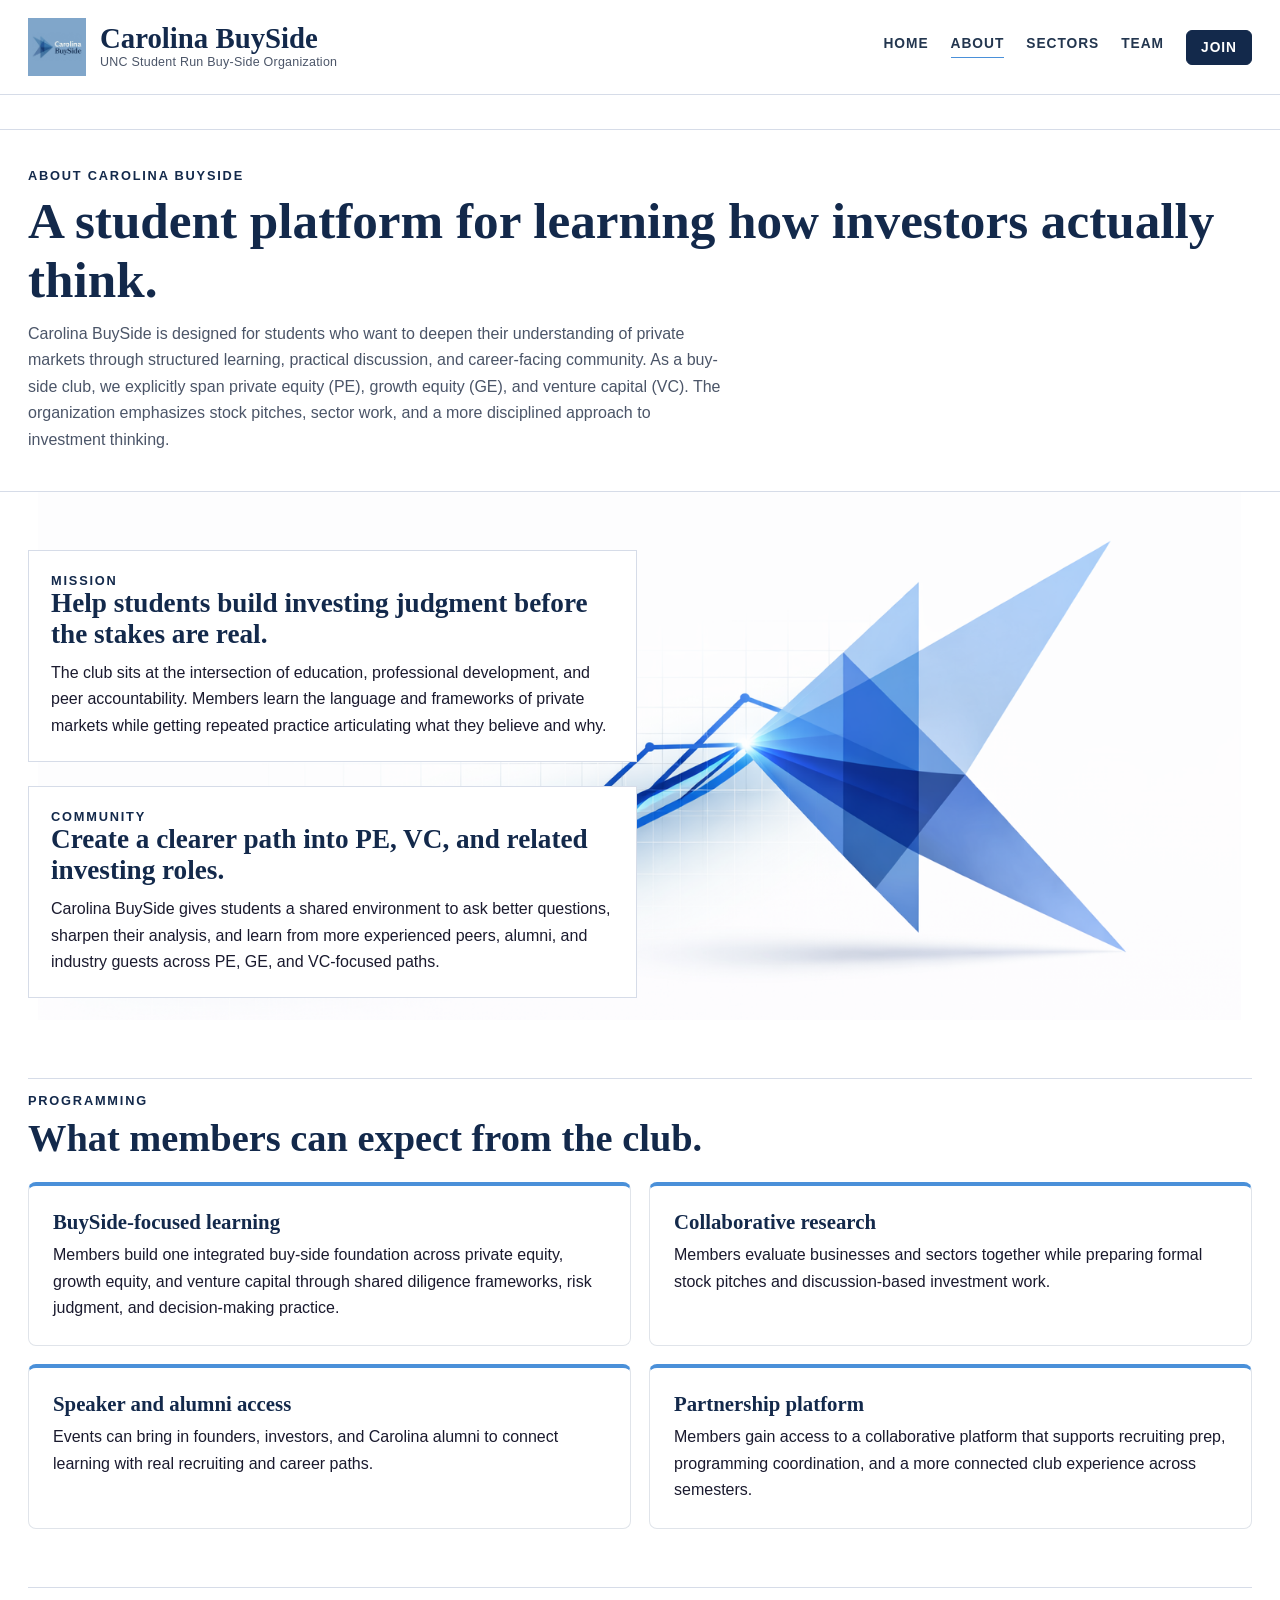
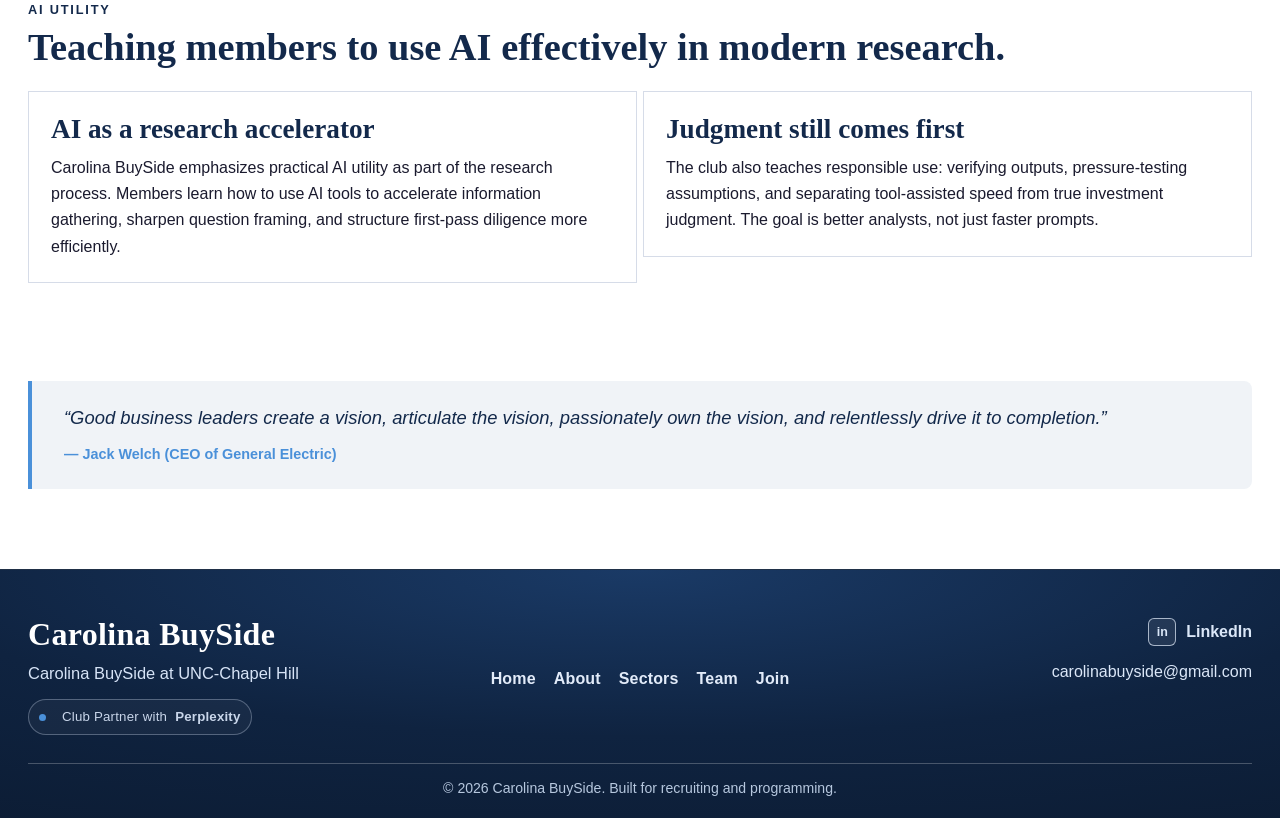
==== about.html @ ab361bd7 "Initial Carolina BuySide website" ====
<!DOCTYPE html>
<html lang="en">
  <head>
    <meta charset="UTF-8" />
    <meta name="viewport" content="width=device-width, initial-scale=1.0" />
    <title>Carolina BuySide | About</title>
    <meta
      name="description"
      content="Learn about Carolina BuySide, its mission, programming, and how members build practical private markets experience at UNC."
    />
    <style>
      :root {
        --navy: #13294b;
        --accent: #4a90d9;
        --slate: #f0f3f7;
        --white: #ffffff;
        --text: #1a1a2e;
        --muted: #4b5568;
        --line: #d6dce8;
      }
      * { box-sizing: border-box; }
      body {
        margin: 0;
        color: var(--text);
        font-family: "Helvetica Neue", Arial, sans-serif;
        background: var(--white);
      }
      h1, h2, h3 { margin: 0; font-family: Georgia, serif; color: var(--navy); }
      p { margin: 0; line-height: 1.65; }
      a { color: inherit; text-decoration: none; }
      .container { width: min(1440px, calc(100% - 56px)); margin: 0 auto; }
      .site-header {
        border-bottom: 1px solid var(--line);
        background: var(--white);
        position: sticky;
        top: 0;
        z-index: 10;
      }
      .header-inner {
        min-height: 94px;
        display: flex;
        align-items: center;
        justify-content: space-between;
        gap: 24px;
      }
      .brand { display: flex; align-items: center; gap: 14px; }
      .brand img { width: 58px; height: 58px; object-fit: cover; }
      .brand-title {
        font-family: Georgia, serif;
        font-size: 1.8rem;
        line-height: 0.95;
        font-weight: 700;
        color: var(--navy);
      }
      .brand-subtitle {
        margin-top: 3px;
        font-size: 0.78rem;
        text-transform: none;
        letter-spacing: 0.02em;
        color: var(--muted);
      }
      .site-nav {
        display: flex;
        align-items: center;
        gap: 22px;
        font-size: 0.86rem;
        text-transform: uppercase;
        letter-spacing: 0.07em;
        font-weight: 700;
      }
      .site-nav a {
        padding-bottom: 6px;
        border-bottom: 1px solid transparent;
        color: #23364f;
      }
      .site-nav a:hover, .site-nav a.active { border-color: var(--accent); }
      .site-nav .join-cta {
        border: 1px solid var(--navy);
        background: var(--navy);
        color: var(--white);
        padding: 9px 14px;
        border-radius: 6px;
      }
      .site-nav .join-cta:hover, .site-nav .join-cta.active {
        border-color: var(--accent);
        background: var(--accent);
      }
      main { padding: 34px 0 0; }
      .section { padding: 58px 0 0; }
      .page-hero {
        border-top: 1px solid var(--line);
        border-bottom: 1px solid var(--line);
        padding: 38px 0;
      }
      .eyebrow {
        font-size: 0.8rem;
        letter-spacing: 0.14em;
        text-transform: uppercase;
        font-weight: 700;
        color: var(--navy);
      }
      .page-hero h1 {
        margin-top: 8px;
        font-size: clamp(2rem, 4vw, 3.4rem);
      }
      .page-hero p {
        margin-top: 12px;
        max-width: 78ch;
        color: var(--muted);
      }
      .section-head {
        border-top: 1px solid var(--line);
        padding-top: 14px;
        margin-bottom: 22px;
      }
      .section-head h2 {
        margin-top: 8px;
        font-size: clamp(1.7rem, 3vw, 2.8rem);
      }
      .two-col {
        display: grid;
        grid-template-columns: 1fr 1fr;
        gap: 6px;
        align-items: start;
      }
      .left-stack {
        display: grid;
        gap: 24px;
      }
      .about-info-bg {
        background: url("assets/photos/about-section-bg.png") center 40% / 94% auto no-repeat;
        padding-bottom: 22px;
      }
      .about-bg-spacer {
        min-height: 420px;
      }
      .text-block {
        border: 1px solid var(--line);
        padding: 22px;
        background: var(--white);
      }
      .text-block h3 {
        font-size: 1.7rem;
        margin-bottom: 10px;
      }
      .img-placeholder {
        min-height: 260px;
        background: #f0f3f7;
        border: 2px dashed #c0c8d4;
        display: grid;
        place-items: center;
        color: #7a879d;
        text-align: center;
        padding: 20px;
      }
      .img-placeholder::before {
        content: "[ Photo coming soon ]";
        font-family: "Helvetica Neue", Arial, sans-serif;
        font-style: italic;
        font-size: 0.95rem;
        line-height: 1.3;
      }
      .section-photo {
        width: min(100%, 440px);
        height: auto;
        object-fit: contain;
        border: none;
        background: transparent;
        justify-self: center;
        align-self: center;
        transform: scaleX(-1);
        margin-left: -18px;
      }
      .program-grid {
        display: grid;
        grid-template-columns: repeat(2, 1fr);
        gap: 18px;
      }
      .prog-card {
        background: #fff;
        border: 1px solid #e0e4ea;
        border-top: 4px solid #4a90d9;
        border-radius: 8px;
        padding: 24px;
        display: flex;
        flex-direction: column;
        gap: 8px;
      }
      .prog-card .icon {
        font-size: 1.35rem;
      }
      .prog-card h3 {
        font-size: 1.3rem;
      }
      blockquote {
        border-left: 4px solid #4a90d9;
        background: #f0f3f7;
        padding: 24px 32px;
        margin: 40px 0;
        font-style: italic;
        font-size: 1.15rem;
        color: #13294b;
        border-radius: 0 8px 8px 0;
        line-height: 1.45;
      }
      blockquote cite {
        display: block;
        margin-top: 12px;
        font-style: normal;
        font-weight: 600;
        font-size: 0.9rem;
        color: #4a90d9;
      }
      .site-footer {
        margin-top: 80px;
        background: radial-gradient(120% 140% at 50% 0%, #1a3a66 0%, #0f2340 48%, #0b1a30 100%);
        color: var(--white);
        border-top: 1px solid rgba(255, 255, 255, 0.08);
      }
      .footer-top {
        padding: 46px 0 28px;
        display: grid;
        grid-template-columns: 1fr auto 1fr;
        gap: 36px;
        align-items: start;
      }
      .footer-top h3 { color: var(--white); font-size: 2rem; margin-bottom: 8px; letter-spacing: 0.01em; }
      .footer-tag { color: #d6e3f6; max-width: 34ch; line-height: 1.5; font-size: 1.03rem; }
      .footer-brand { max-width: 430px; }
      .footer-links { display: grid; gap: 12px; align-content: start; }
      .footer-links a {
        color: #dbe7f8;
        padding: 2px 0;
        border-bottom: 1px solid transparent;
        width: fit-content;
        transition: color 0.2s ease, border-color 0.2s ease;
      }
      .footer-links a:hover { color: var(--white); border-color: rgba(219, 231, 248, 0.65); }
      .footer-nav {
        display: flex;
        justify-content: center;
        align-items: center;
        gap: 18px;
        flex-wrap: wrap;
        align-self: center;
        margin-top: 6px;
        justify-self: center;
        min-width: max-content;
      }
      .footer-nav a {
        font-weight: 600;
        font-size: 1rem;
        letter-spacing: 0.01em;
        color: #e2ebf9;
        border: none;
        padding: 4px 0;
        position: relative;
      }
      .footer-nav a:hover { color: var(--white); }
      .footer-nav a::after {
        content: "";
        position: absolute;
        left: 0;
        bottom: -2px;
        width: 100%;
        height: 1px;
        background: rgba(226, 235, 249, 0.6);
        transform: scaleX(0);
        transform-origin: left;
        transition: transform 0.2s ease;
      }
      .footer-nav a:hover::after { transform: scaleX(1); }
      .footer-contact { justify-items: end; }
      .linkedin-link {
        display: inline-flex;
        align-items: center;
        gap: 10px;
        color: #e2ebf9;
        font-weight: 700;
      }
      .linkedin-icon {
        width: 28px;
        height: 28px;
        border: 1px solid rgba(226, 235, 249, 0.7);
        border-radius: 6px;
        background: rgba(255, 255, 255, 0.08);
        display: inline-flex;
        align-items: center;
        justify-content: center;
        font-size: 0.78rem;
        font-weight: 700;
      }
      .footer-bottom {
        border-top: 1px solid rgba(255, 255, 255, 0.24);
        padding: 16px 0 22px;
        font-size: 0.88rem;
        color: #b6c7de;
        text-align: center;
      }
      .footer-subtag {
        margin-top: 14px;
        color: #c9d6ea;
        font-size: 0.83rem;
        letter-spacing: 0.015em;
        display: inline-flex;
        align-items: center;
        gap: 8px;
        padding: 6px 10px;
        border: 1px solid rgba(201, 214, 234, 0.34);
        border-radius: 999px;
        background: rgba(255, 255, 255, 0.04);
      }

      .footer-subtag::before {
        content: "";
        display: inline-block;
        width: 7px;
        height: 7px;
        margin-right: 8px;
        border-radius: 50%;
        background: var(--accent);
      }
      @media (max-width: 768px) {
        .container { width: min(100%, calc(100% - 24px)); }
        .header-inner {
          min-height: auto;
          padding: 12px 0;
          flex-direction: column;
          align-items: flex-start;
        }
        .site-nav { flex-wrap: wrap; gap: 14px; }
        .two-col, .program-grid, .footer-top { grid-template-columns: 1fr; }
        .footer-top { text-align: center; gap: 22px; }
        .footer-brand { margin: 0 auto; }
        .footer-nav { justify-content: center; }
        .footer-contact { justify-items: center; }
      }
    </style>
  </head>
  <body>
    <header class="site-header">
      <div class="container header-inner">
        <a class="brand" href="index.html" aria-label="Carolina BuySide home">
          <img src="assets/carolina-buyside-logo-final.png" alt="Carolina BuySide logo" />
          <div>
            <div class="brand-title">Carolina BuySide</div>
            <div class="brand-subtitle">UNC Student Run Buy-Side Organization</div>
          </div>
        </a>
        <nav class="site-nav" aria-label="Primary">
          <a href="index.html">Home</a>
          <a class="active" href="about.html">About</a>
          <a href="sectors.html">Sectors</a>
          <a href="team.html">Team</a>
          <a class="join-cta" href="join.html">Join</a>
        </nav>
      </div>
    </header>

    <main>
      <section class="page-hero">
        <div class="container">
          <div class="eyebrow">About Carolina BuySide</div>
          <h1>A student platform for learning how investors actually think.</h1>
          <p>
            Carolina BuySide is designed for students who want to deepen their understanding of private
            markets through structured learning, practical discussion, and career-facing community.
            As a buy-side club, we explicitly span private equity (PE), growth equity (GE), and
            venture capital (VC). The organization emphasizes stock pitches, sector work, and a more
            disciplined approach to investment thinking.
          </p>
        </div>
      </section>

      <section class="section about-info-bg">
        <div class="container two-col">
          <div class="left-stack">
            <article class="text-block">
              <div class="eyebrow">Mission</div>
              <h3>Help students build investing judgment before the stakes are real.</h3>
              <p>
                The club sits at the intersection of education, professional development, and peer
                accountability. Members learn the language and frameworks of private markets while
                getting repeated practice articulating what they believe and why.
              </p>
            </article>
            <article class="text-block">
              <div class="eyebrow">Community</div>
              <h3>Create a clearer path into PE, VC, and related investing roles.</h3>
              <p>
                Carolina BuySide gives students a shared environment to ask better questions, sharpen
                their analysis, and learn from more experienced peers, alumni, and industry guests
                across PE, GE, and VC-focused paths.
              </p>
            </article>
          </div>
          <div class="about-bg-spacer" aria-hidden="true"></div>
        </div>
      </section>

      <section class="section">
        <div class="container">
          <div class="section-head">
            <div class="eyebrow">Programming</div>
            <h2>What members can expect from the club.</h2>
          </div>
          <div class="program-grid">
            <div class="prog-card">
              <h3>BuySide-focused learning</h3>
              <p>
                Members build one integrated buy-side foundation across private equity, growth
                equity, and venture capital through shared diligence frameworks, risk judgment, and
                decision-making practice.
              </p>
            </div>
            <div class="prog-card">
              <h3>Collaborative research</h3>
              <p>
                Members evaluate businesses and sectors together while preparing formal stock pitches
                and discussion-based investment work.
              </p>
            </div>
            <div class="prog-card">
              <h3>Speaker and alumni access</h3>
              <p>
                Events can bring in founders, investors, and Carolina alumni to connect learning with
                real recruiting and career paths.
              </p>
            </div>
            <div class="prog-card">
              <h3>Partnership platform</h3>
              <p>
                Members gain access to a collaborative platform that supports recruiting prep,
                programming coordination, and a more connected club experience across semesters.
              </p>
            </div>
          </div>
        </div>
      </section>

      <section class="section">
        <div class="container">
          <div class="section-head">
            <div class="eyebrow">AI Utility</div>
            <h2>Teaching members to use AI effectively in modern research.</h2>
          </div>
          <div class="two-col">
            <article class="text-block">
              <h3>AI as a research accelerator</h3>
              <p>
                Carolina BuySide emphasizes practical AI utility as part of the research process.
                Members learn how to use AI tools to accelerate information gathering, sharpen
                question framing, and structure first-pass diligence more efficiently.
              </p>
            </article>
            <article class="text-block">
              <h3>Judgment still comes first</h3>
              <p>
                The club also teaches responsible use: verifying outputs, pressure-testing
                assumptions, and separating tool-assisted speed from true investment judgment. The
                goal is better analysts, not just faster prompts.
              </p>
            </article>
          </div>
        </div>
      </section>

      <section class="section">
        <div class="container">
          <blockquote>
            “Good business leaders create a vision, articulate the vision, passionately own the
            vision, and relentlessly drive it to completion.”
            <cite>— Jack Welch (CEO of General Electric)</cite>
          </blockquote>
        </div>
      </section>
    </main>

    <footer class="site-footer">
      <div class="container footer-top">
        <div class="footer-brand">
          <h3>Carolina BuySide</h3>
          <p class="footer-tag">Carolina BuySide at UNC-Chapel Hill</p>
          <p class="footer-subtag">Club Partner with <a href="https://www.perplexity.ai/" target="_blank" rel="noreferrer"><strong>Perplexity</strong></a></p>
        </div>
        <div class="footer-links footer-nav">
          <a href="index.html">Home</a>
          <a href="about.html">About</a>
          <a href="sectors.html">Sectors</a>
          <a href="team.html">Team</a>
          <a href="join.html">Join</a>
        </div>
        <div class="footer-links footer-contact">
          <a
            class="linkedin-link"
            href="https://www.linkedin.com/company/carolinabuyside/"
            target="_blank"
            rel="noreferrer"
          >
            <span class="linkedin-icon">in</span>
            LinkedIn
          </a>
          <a href="mailto:carolinabuyside@gmail.com">carolinabuyside@gmail.com</a>
        </div>
      </div>
      <div class="container footer-bottom">
        <div>© 2026 Carolina BuySide. Built for recruiting and programming.</div>
      </div>
    </footer>
  </body>
</html>
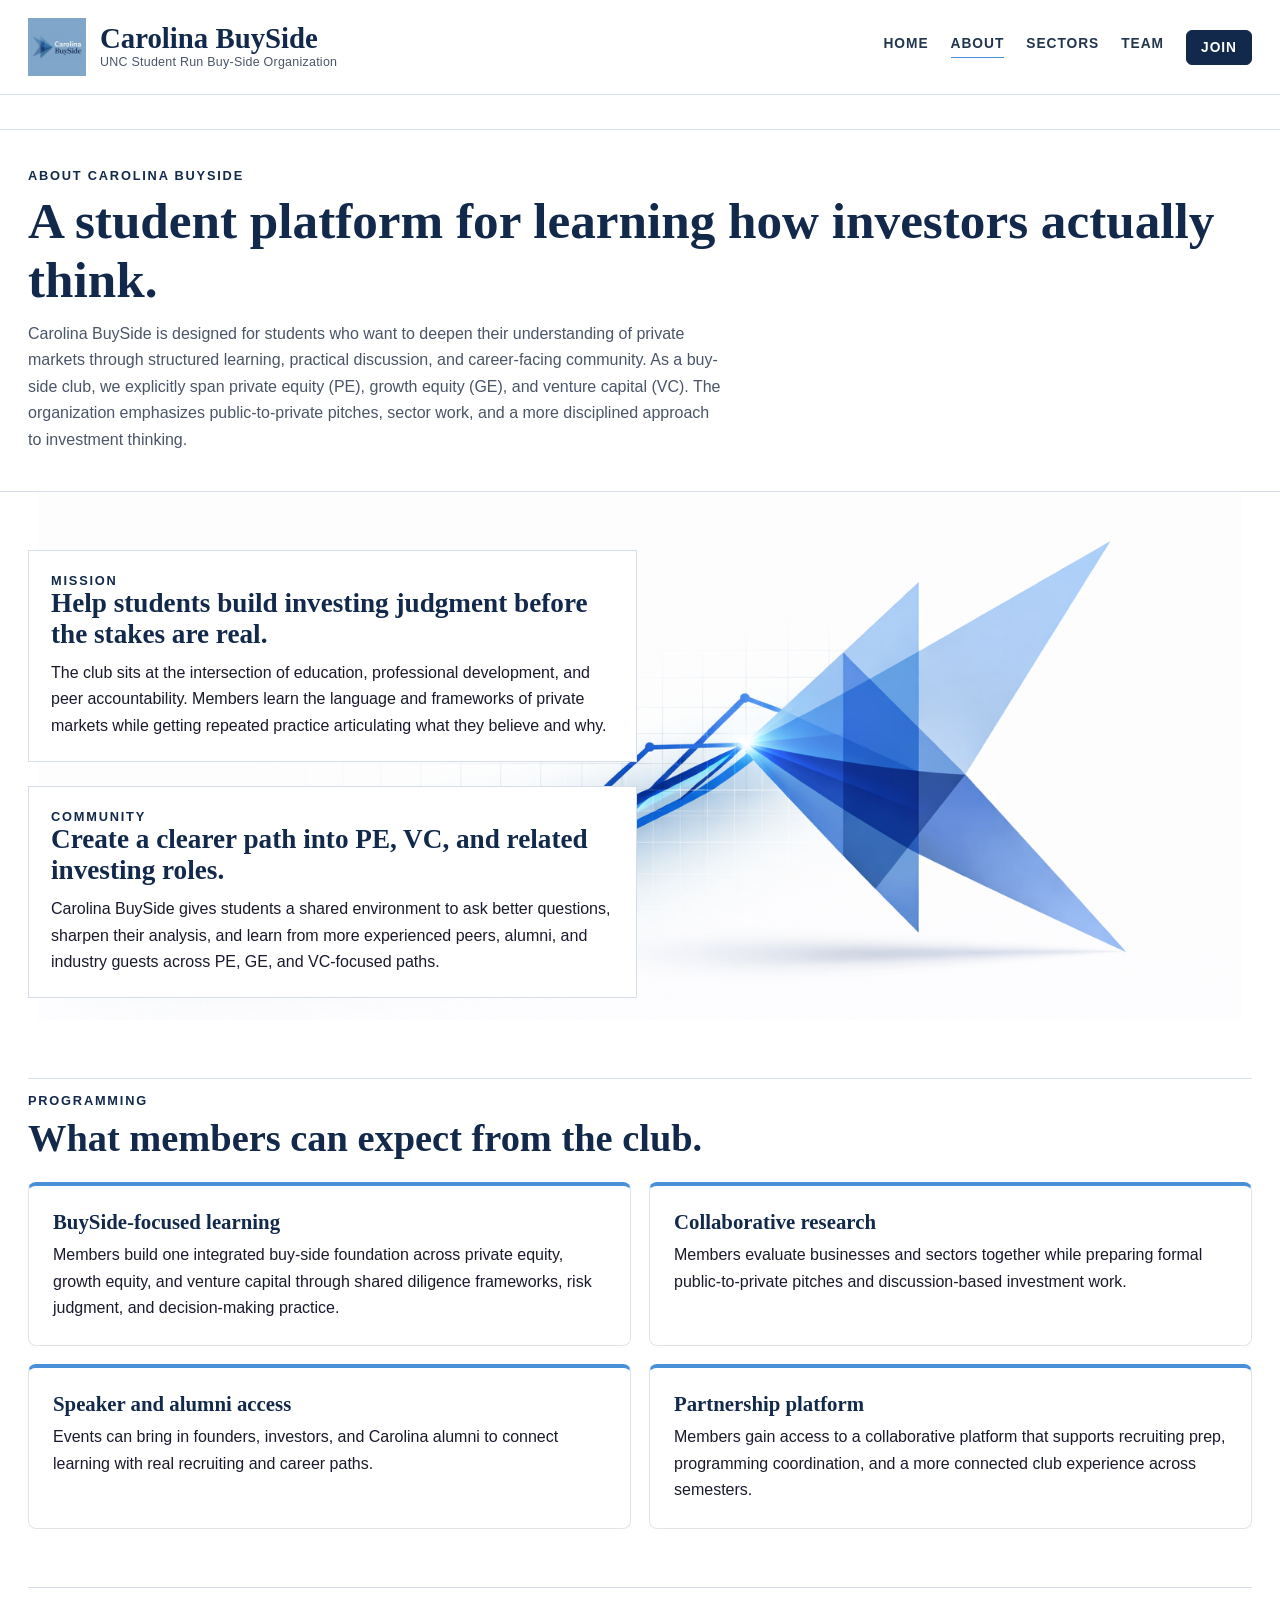
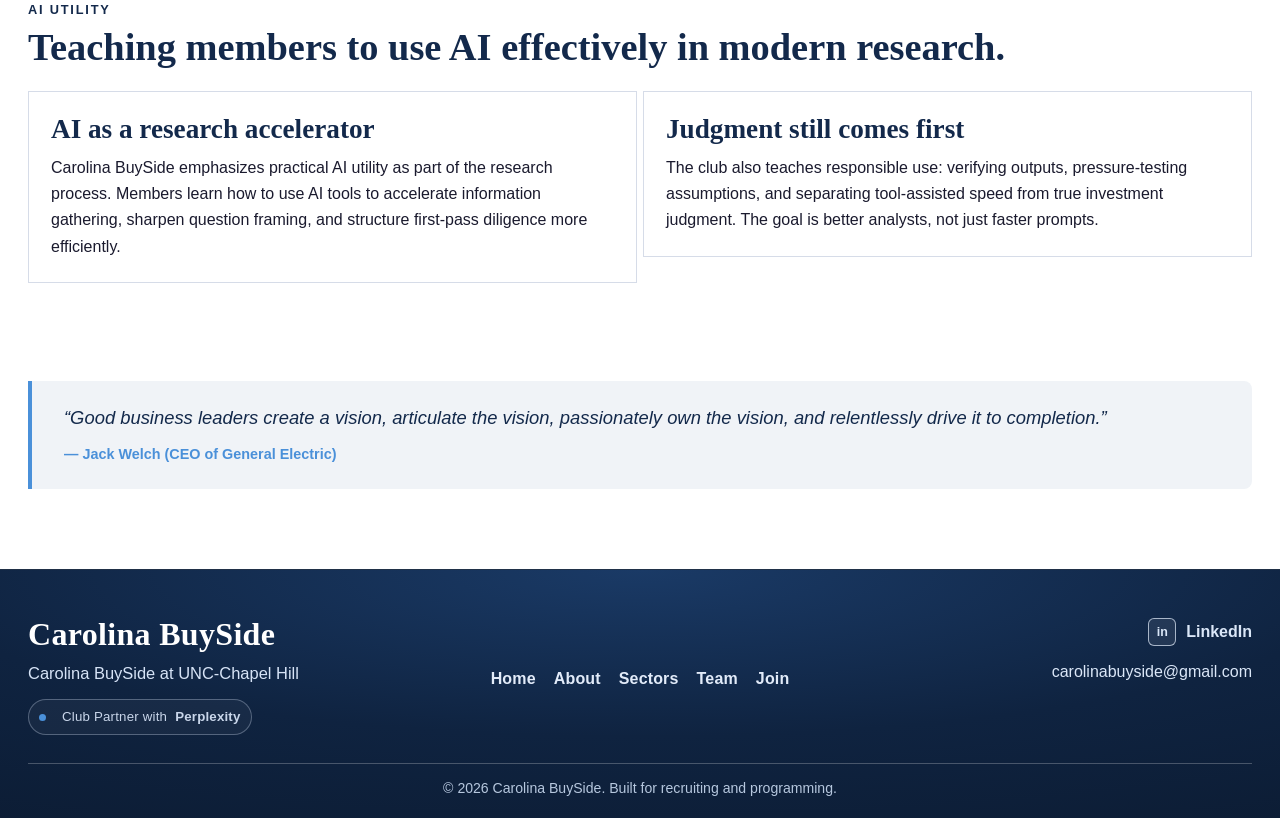
==== commit 55cee7c6: "Update pitch language to public-to-private focus" ====
--- a/about.html
+++ b/about.html
@@ -366,7 +366,7 @@
             Carolina BuySide is designed for students who want to deepen their understanding of private
             markets through structured learning, practical discussion, and career-facing community.
             As a buy-side club, we explicitly span private equity (PE), growth equity (GE), and
-            venture capital (VC). The organization emphasizes stock pitches, sector work, and a more
+            venture capital (VC). The organization emphasizes public-to-private pitches, sector work, and a more
             disciplined approach to investment thinking.
           </p>
         </div>
@@ -416,8 +416,8 @@
             <div class="prog-card">
               <h3>Collaborative research</h3>
               <p>
-                Members evaluate businesses and sectors together while preparing formal stock pitches
-                and discussion-based investment work.
+                Members evaluate businesses and sectors together while preparing formal public-to-private
+                pitches and discussion-based investment work.
               </p>
             </div>
             <div class="prog-card">
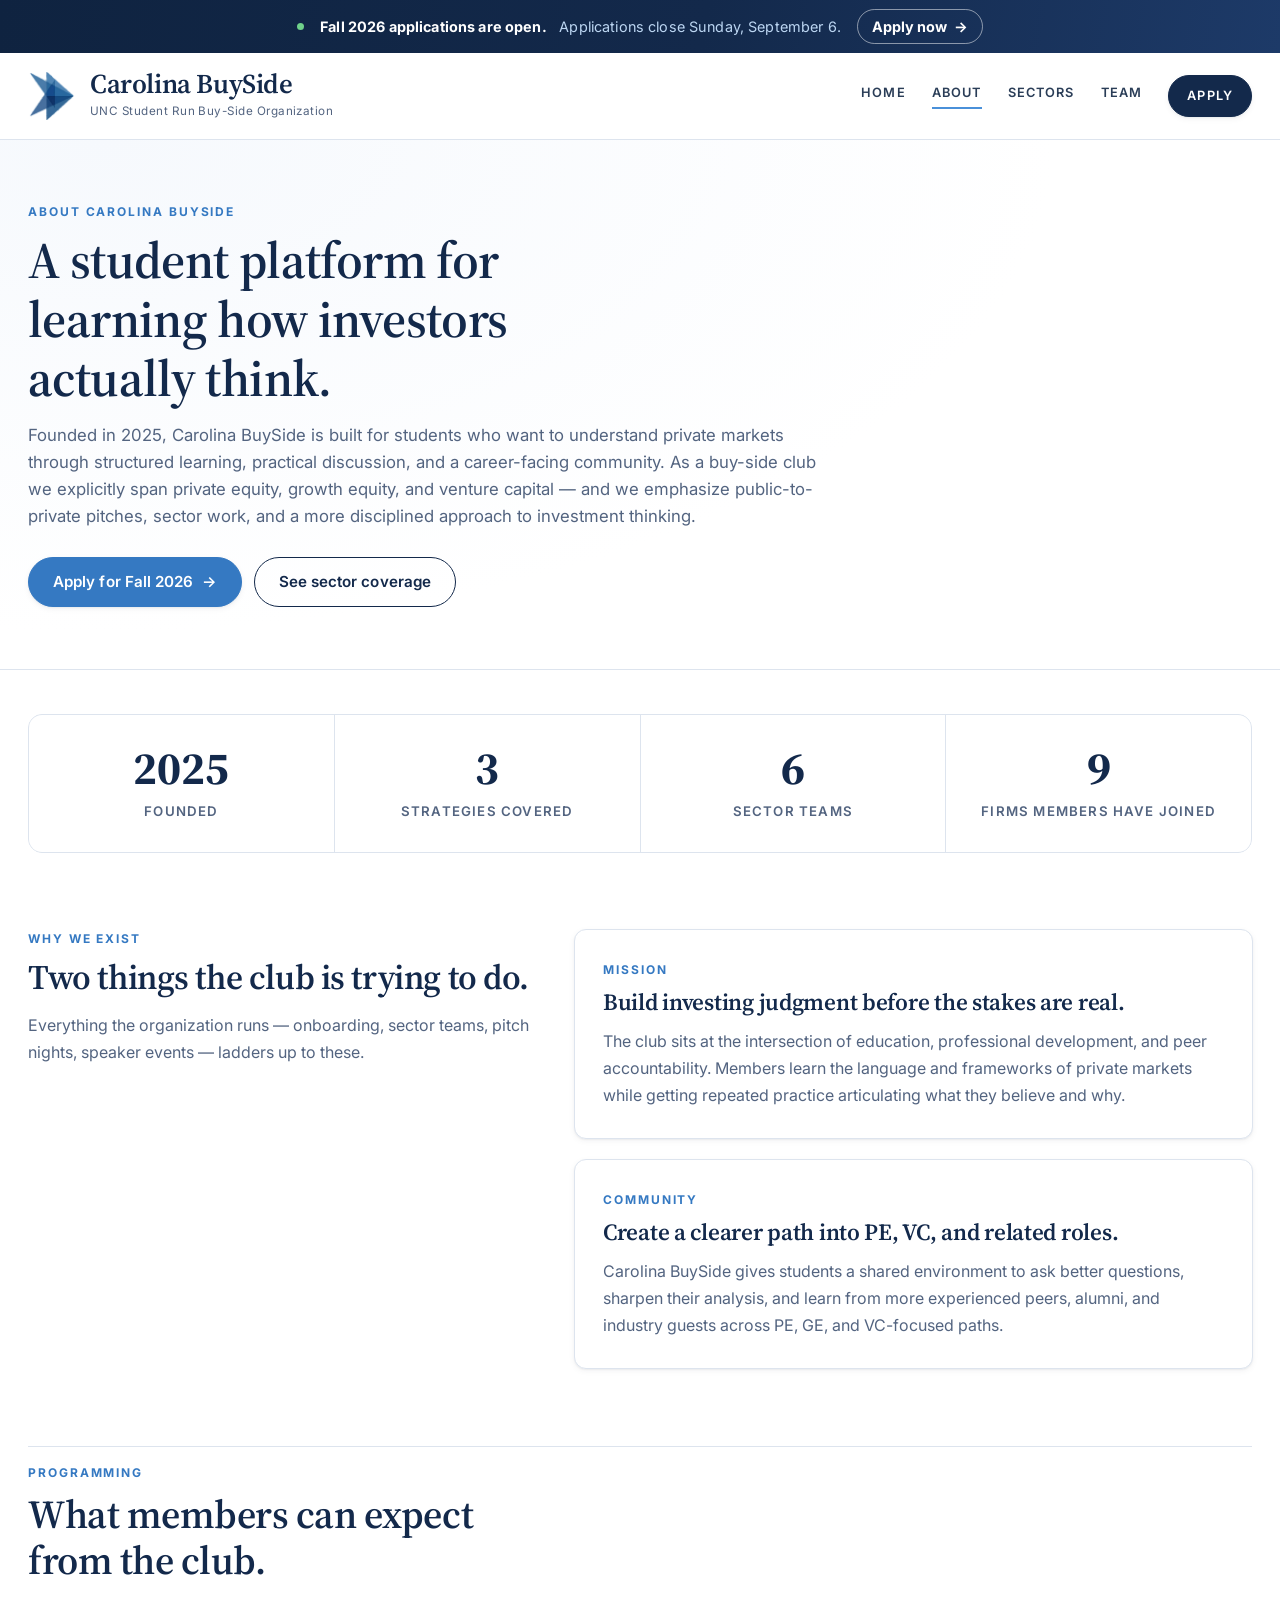
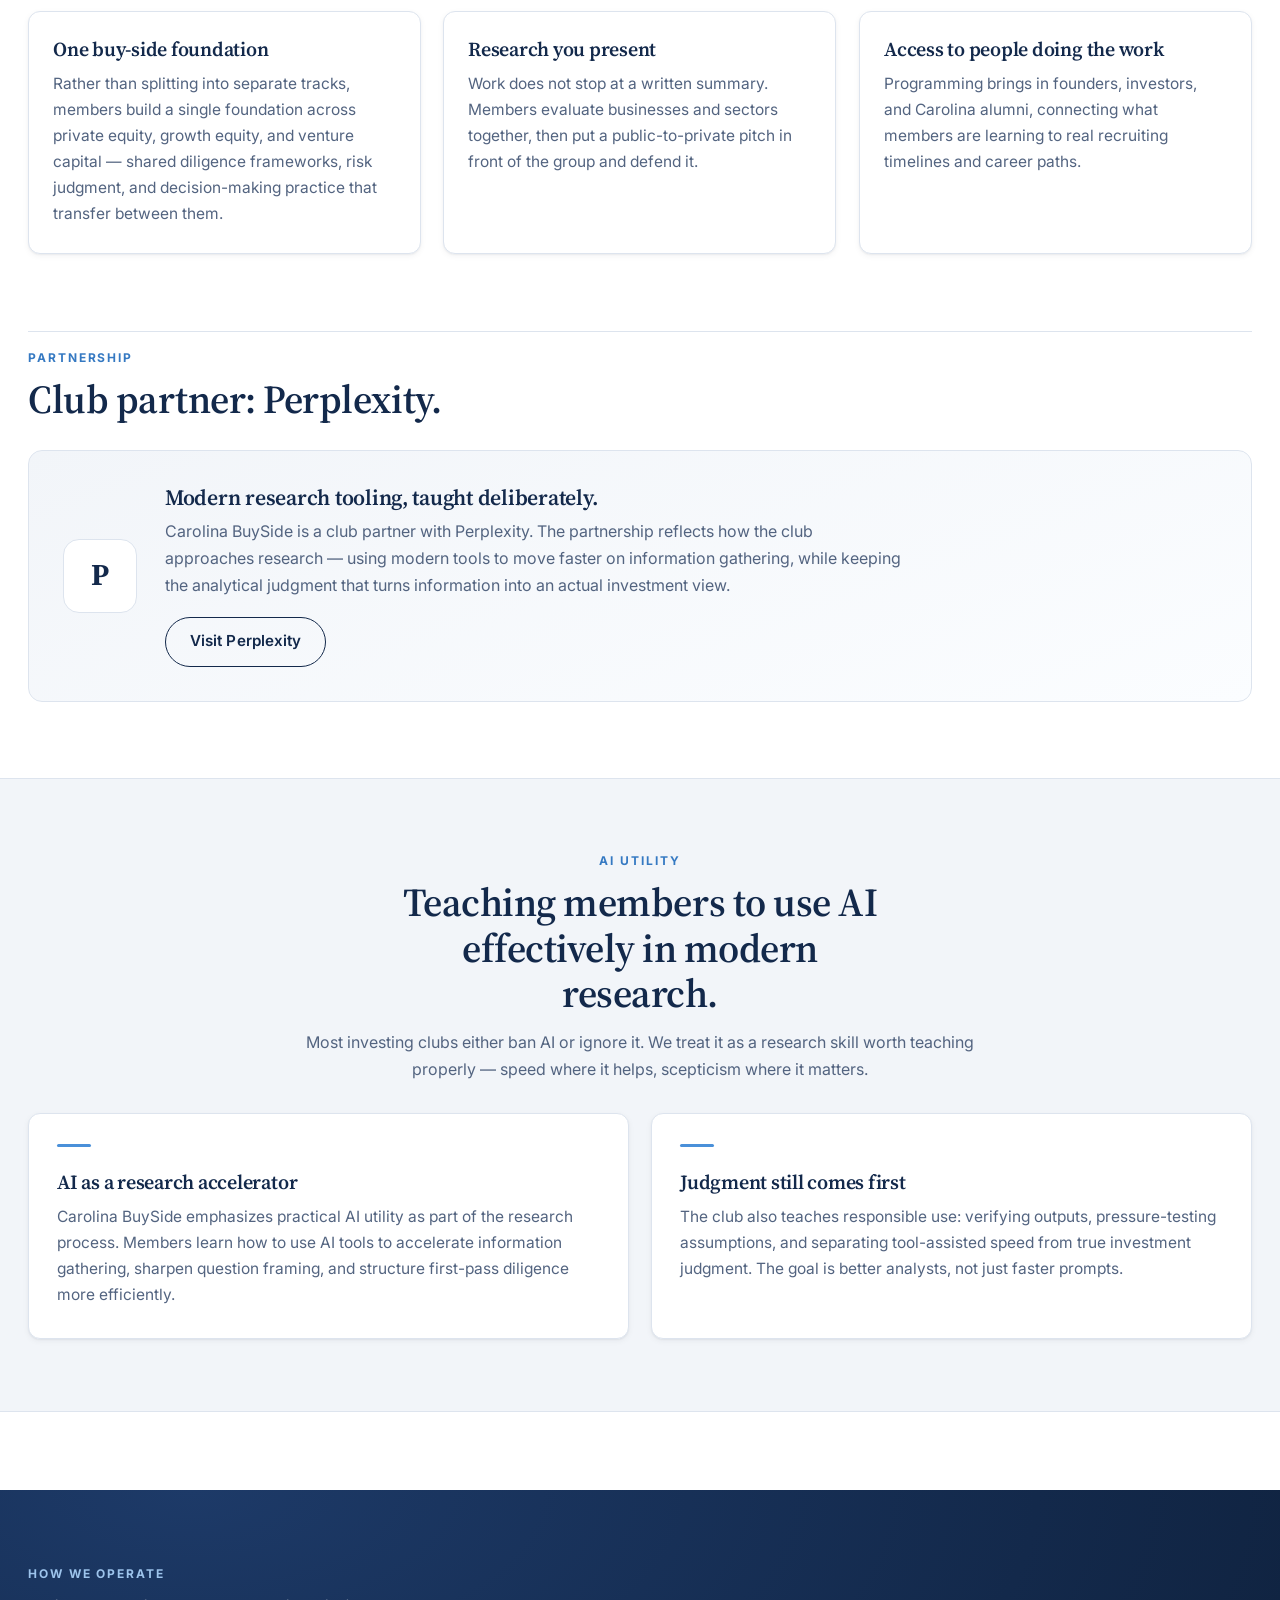
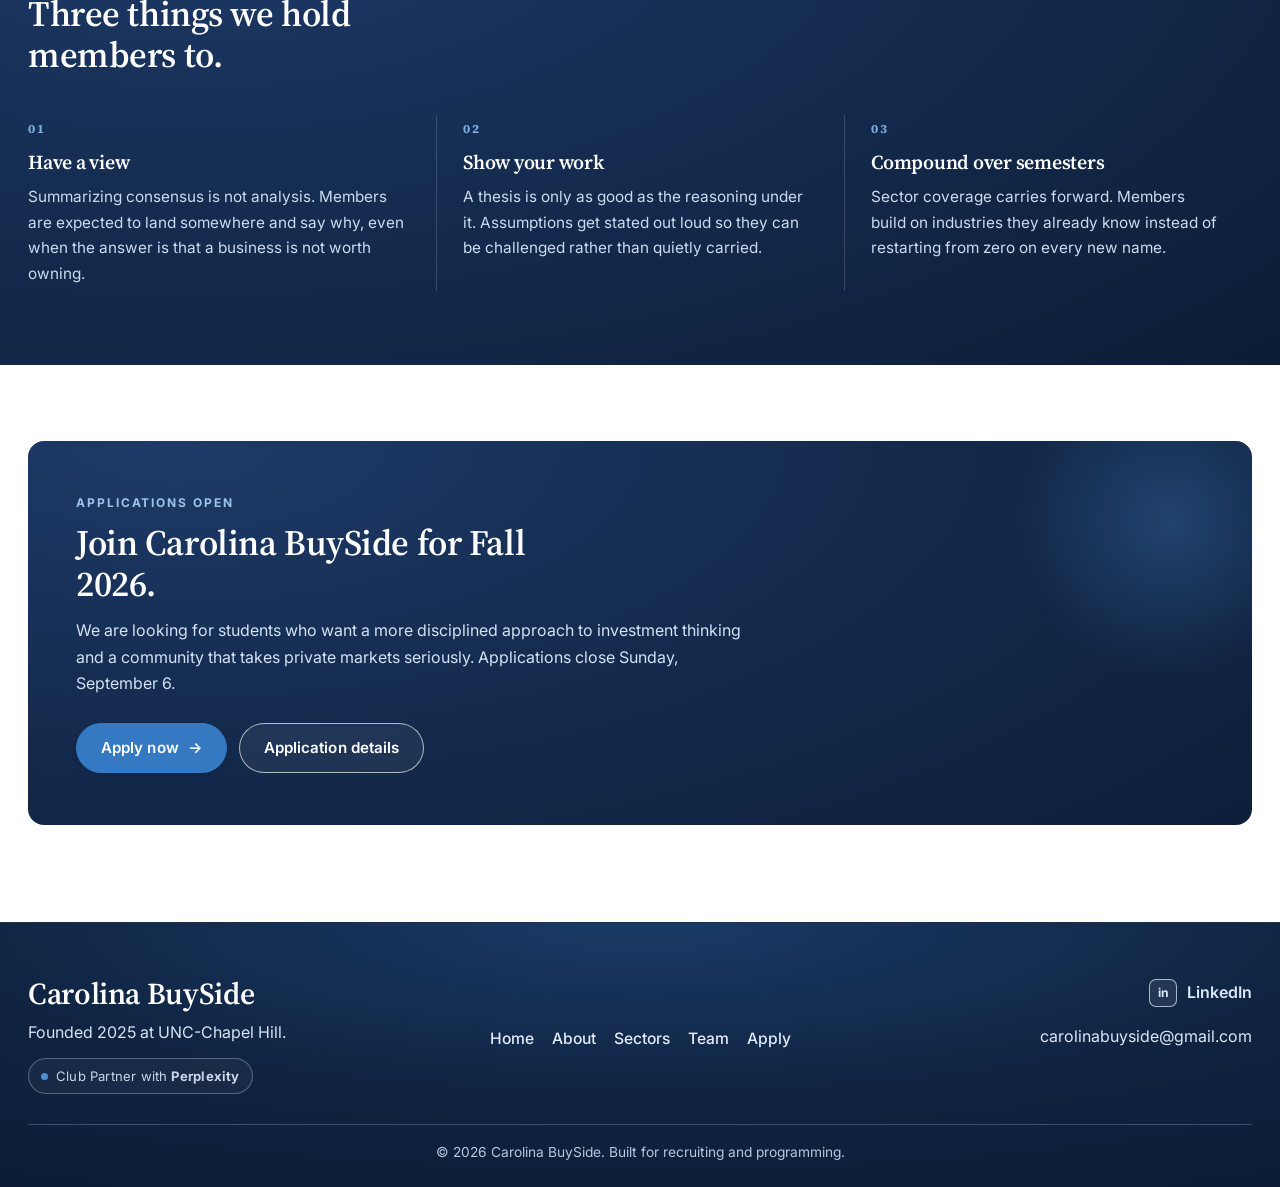
==== commit 0675eb14: "Open Fall 2026 applications and rebuild the site Recruiting is live and closes Sunday, September 6, " ====
--- a/about.html
+++ b/about.html
@@ -6,353 +6,156 @@
     <title>Carolina BuySide | About</title>
     <meta
       name="description"
-      content="Learn about Carolina BuySide, its mission, programming, and how members build practical private markets experience at UNC."
+      content="Carolina BuySide is a student-run buy-side organization at UNC-Chapel Hill spanning private equity, growth equity, and venture capital. Learn how the club works."
     />
+
+    <meta property="og:title" content="About Carolina BuySide" />
+    <meta
+      property="og:description"
+      content="A student platform for learning how investors actually think."
+    />
+    <meta property="og:type" content="website" />
+    <meta
+      property="og:url"
+      content="https://carolinabuyside.github.io/carolina-buyside-website/about.html"
+    />
+    <meta
+      property="og:image"
+      content="https://carolinabuyside.github.io/carolina-buyside-website/assets/carolina-buyside-logo-final.png"
+    />
+
+    <link rel="icon" href="assets/carolina-buyside-mark.png" />
+    <link rel="preconnect" href="https://fonts.googleapis.com" />
+    <link rel="preconnect" href="https://fonts.gstatic.com" crossorigin />
+    <link
+      href="https://fonts.googleapis.com/css2?family=Inter:wght@400;500;600;700&family=Source+Serif+4:opsz,wght@8..60,400;8..60,600;8..60,700&display=swap"
+      rel="stylesheet"
+    />
+    <link rel="stylesheet" href="assets/site.css?v=20260826t" />
+
     <style>
-      :root {
-        --navy: #13294b;
-        --accent: #4a90d9;
-        --slate: #f0f3f7;
-        --white: #ffffff;
-        --text: #1a1a2e;
-        --muted: #4b5568;
-        --line: #d6dce8;
-      }
-      * { box-sizing: border-box; }
-      body {
-        margin: 0;
-        color: var(--text);
-        font-family: "Helvetica Neue", Arial, sans-serif;
+      /* -------------------------------------------------------- pillars -- */
+      .pillar {
+        border: 1px solid var(--line);
+        border-radius: 12px;
         background: var(--white);
-      }
-      h1, h2, h3 { margin: 0; font-family: Georgia, serif; color: var(--navy); }
-      p { margin: 0; line-height: 1.65; }
-      a { color: inherit; text-decoration: none; }
-      .container { width: min(1440px, calc(100% - 56px)); margin: 0 auto; }
-      .site-header {
-        border-bottom: 1px solid var(--line);
-        background: var(--white);
-        position: sticky;
-        top: 0;
-        z-index: 10;
-      }
-      .header-inner {
-        min-height: 94px;
-        display: flex;
-        align-items: center;
-        justify-content: space-between;
-        gap: 24px;
-      }
-      .brand { display: flex; align-items: center; gap: 14px; }
-      .brand img { width: 58px; height: 58px; object-fit: cover; }
-      .brand-title {
-        font-family: Georgia, serif;
-        font-size: 1.8rem;
-        line-height: 0.95;
-        font-weight: 700;
-        color: var(--navy);
-      }
-      .brand-subtitle {
-        margin-top: 3px;
-        font-size: 0.78rem;
-        text-transform: none;
-        letter-spacing: 0.02em;
+        padding: 30px 28px;
+        box-shadow: var(--shadow-sm);
+        transition: transform 0.28s var(--ease), box-shadow 0.28s var(--ease);
+      }
+
+      .pillar + .pillar {
+        margin-top: 20px;
+      }
+
+      .pillar:hover {
+        transform: translateY(-3px);
+        box-shadow: var(--shadow-md);
+      }
+
+      .pillar h3 {
+        font-size: 1.45rem;
+        margin: 10px 0 12px;
+      }
+
+      .pillar p {
         color: var(--muted);
       }
-      .site-nav {
-        display: flex;
-        align-items: center;
-        gap: 22px;
-        font-size: 0.86rem;
-        text-transform: uppercase;
-        letter-spacing: 0.07em;
-        font-weight: 700;
-      }
-      .site-nav a {
-        padding-bottom: 6px;
-        border-bottom: 1px solid transparent;
-        color: #23364f;
-      }
-      .site-nav a:hover, .site-nav a.active { border-color: var(--accent); }
-      .site-nav .join-cta {
-        border: 1px solid var(--navy);
-        background: var(--navy);
-        color: var(--white);
-        padding: 9px 14px;
-        border-radius: 6px;
-      }
-      .site-nav .join-cta:hover, .site-nav .join-cta.active {
-        border-color: var(--accent);
-        background: var(--accent);
-      }
-      main { padding: 34px 0 0; }
-      .section { padding: 58px 0 0; }
-      .page-hero {
-        border-top: 1px solid var(--line);
-        border-bottom: 1px solid var(--line);
-        padding: 38px 0;
-      }
-      .eyebrow {
-        font-size: 0.8rem;
-        letter-spacing: 0.14em;
-        text-transform: uppercase;
-        font-weight: 700;
-        color: var(--navy);
-      }
-      .page-hero h1 {
-        margin-top: 8px;
-        font-size: clamp(2rem, 4vw, 3.4rem);
-      }
-      .page-hero p {
-        margin-top: 12px;
-        max-width: 78ch;
-        color: var(--muted);
-      }
-      .section-head {
-        border-top: 1px solid var(--line);
-        padding-top: 14px;
-        margin-bottom: 22px;
-      }
-      .section-head h2 {
-        margin-top: 8px;
-        font-size: clamp(1.7rem, 3vw, 2.8rem);
-      }
-      .two-col {
-        display: grid;
-        grid-template-columns: 1fr 1fr;
-        gap: 6px;
-        align-items: start;
-      }
-      .left-stack {
-        display: grid;
-        gap: 24px;
-      }
-      .about-info-bg {
-        background: url("assets/photos/about-section-bg.png") center 40% / 94% auto no-repeat;
-        padding-bottom: 22px;
-      }
-      .about-bg-spacer {
-        min-height: 420px;
-      }
-      .text-block {
-        border: 1px solid var(--line);
-        padding: 22px;
-        background: var(--white);
-      }
-      .text-block h3 {
-        font-size: 1.7rem;
-        margin-bottom: 10px;
-      }
-      .img-placeholder {
-        min-height: 260px;
-        background: #f0f3f7;
-        border: 2px dashed #c0c8d4;
-        display: grid;
-        place-items: center;
-        color: #7a879d;
-        text-align: center;
-        padding: 20px;
-      }
-      .img-placeholder::before {
-        content: "[ Photo coming soon ]";
-        font-family: "Helvetica Neue", Arial, sans-serif;
-        font-style: italic;
-        font-size: 0.95rem;
-        line-height: 1.3;
-      }
-      .section-photo {
-        width: min(100%, 440px);
-        height: auto;
-        object-fit: contain;
-        border: none;
-        background: transparent;
-        justify-self: center;
-        align-self: center;
-        transform: scaleX(-1);
-        margin-left: -18px;
-      }
+
+      /* ------------------------------------------------------ programming -- */
       .program-grid {
         display: grid;
         grid-template-columns: repeat(2, 1fr);
-        gap: 18px;
-      }
-      .prog-card {
-        background: #fff;
-        border: 1px solid #e0e4ea;
-        border-top: 4px solid #4a90d9;
-        border-radius: 8px;
-        padding: 24px;
-        display: flex;
-        flex-direction: column;
-        gap: 8px;
-      }
-      .prog-card .icon {
-        font-size: 1.35rem;
-      }
-      .prog-card h3 {
-        font-size: 1.3rem;
-      }
-      blockquote {
-        border-left: 4px solid #4a90d9;
-        background: #f0f3f7;
-        padding: 24px 32px;
-        margin: 40px 0;
-        font-style: italic;
-        font-size: 1.15rem;
-        color: #13294b;
-        border-radius: 0 8px 8px 0;
-        line-height: 1.45;
-      }
-      blockquote cite {
-        display: block;
-        margin-top: 12px;
-        font-style: normal;
-        font-weight: 600;
-        font-size: 0.9rem;
-        color: #4a90d9;
-      }
-      .site-footer {
-        margin-top: 80px;
-        background: radial-gradient(120% 140% at 50% 0%, #1a3a66 0%, #0f2340 48%, #0b1a30 100%);
-        color: var(--white);
-        border-top: 1px solid rgba(255, 255, 255, 0.08);
-      }
-      .footer-top {
-        padding: 46px 0 28px;
+        gap: 20px;
+      }
+
+      /* ---------------------------------------------------------- ai band -- */
+      .ai-band {
+        margin-top: 76px;
+        background: var(--slate);
+        border-top: 1px solid var(--line);
+        border-bottom: 1px solid var(--line);
+        padding: 72px 0;
+      }
+
+      .ai-grid {
         display: grid;
-        grid-template-columns: 1fr auto 1fr;
-        gap: 36px;
-        align-items: start;
-      }
-      .footer-top h3 { color: var(--white); font-size: 2rem; margin-bottom: 8px; letter-spacing: 0.01em; }
-      .footer-tag { color: #d6e3f6; max-width: 34ch; line-height: 1.5; font-size: 1.03rem; }
-      .footer-brand { max-width: 430px; }
-      .footer-links { display: grid; gap: 12px; align-content: start; }
-      .footer-links a {
-        color: #dbe7f8;
-        padding: 2px 0;
-        border-bottom: 1px solid transparent;
-        width: fit-content;
-        transition: color 0.2s ease, border-color 0.2s ease;
-      }
-      .footer-links a:hover { color: var(--white); border-color: rgba(219, 231, 248, 0.65); }
-      .footer-nav {
-        display: flex;
-        justify-content: center;
-        align-items: center;
-        gap: 18px;
-        flex-wrap: wrap;
-        align-self: center;
-        margin-top: 6px;
-        justify-self: center;
-        min-width: max-content;
-      }
-      .footer-nav a {
-        font-weight: 600;
-        font-size: 1rem;
-        letter-spacing: 0.01em;
-        color: #e2ebf9;
-        border: none;
-        padding: 4px 0;
-        position: relative;
-      }
-      .footer-nav a:hover { color: var(--white); }
-      .footer-nav a::after {
-        content: "";
-        position: absolute;
-        left: 0;
-        bottom: -2px;
-        width: 100%;
-        height: 1px;
-        background: rgba(226, 235, 249, 0.6);
-        transform: scaleX(0);
-        transform-origin: left;
-        transition: transform 0.2s ease;
-      }
-      .footer-nav a:hover::after { transform: scaleX(1); }
-      .footer-contact { justify-items: end; }
-      .linkedin-link {
-        display: inline-flex;
-        align-items: center;
-        gap: 10px;
-        color: #e2ebf9;
-        font-weight: 700;
-      }
-      .linkedin-icon {
-        width: 28px;
-        height: 28px;
-        border: 1px solid rgba(226, 235, 249, 0.7);
-        border-radius: 6px;
-        background: rgba(255, 255, 255, 0.08);
-        display: inline-flex;
-        align-items: center;
-        justify-content: center;
-        font-size: 0.78rem;
-        font-weight: 700;
-      }
-      .footer-bottom {
-        border-top: 1px solid rgba(255, 255, 255, 0.24);
-        padding: 16px 0 22px;
-        font-size: 0.88rem;
-        color: #b6c7de;
-        text-align: center;
-      }
-      .footer-subtag {
-        margin-top: 14px;
-        color: #c9d6ea;
-        font-size: 0.83rem;
-        letter-spacing: 0.015em;
-        display: inline-flex;
-        align-items: center;
-        gap: 8px;
-        padding: 6px 10px;
-        border: 1px solid rgba(201, 214, 234, 0.34);
-        border-radius: 999px;
-        background: rgba(255, 255, 255, 0.04);
-      }
-
-      .footer-subtag::before {
-        content: "";
+        grid-template-columns: repeat(2, 1fr);
+        gap: 22px;
+        margin-top: 30px;
+      }
+
+      .ai-card {
+        background: var(--white);
+        border: 1px solid var(--line);
+        border-radius: 12px;
+        padding: 30px 28px;
+        box-shadow: var(--shadow-sm);
+      }
+
+      .ai-card h3 {
+        font-size: 1.25rem;
+        margin-bottom: 10px;
+      }
+
+      .ai-card p {
+        color: var(--muted);
+        font-size: 0.97rem;
+      }
+
+      .ai-rule {
         display: inline-block;
-        width: 7px;
-        height: 7px;
-        margin-right: 8px;
-        border-radius: 50%;
+        width: 34px;
+        height: 3px;
+        border-radius: 2px;
         background: var(--accent);
-      }
+        margin-bottom: 16px;
+      }
+
       @media (max-width: 768px) {
-        .container { width: min(100%, calc(100% - 24px)); }
-        .header-inner {
-          min-height: auto;
-          padding: 12px 0;
-          flex-direction: column;
-          align-items: flex-start;
+        .program-grid,
+        .ai-grid {
+          grid-template-columns: 1fr;
         }
-        .site-nav { flex-wrap: wrap; gap: 14px; }
-        .two-col, .program-grid, .footer-top { grid-template-columns: 1fr; }
-        .footer-top { text-align: center; gap: 22px; }
-        .footer-brand { margin: 0 auto; }
-        .footer-nav { justify-content: center; }
-        .footer-contact { justify-items: center; }
+
+        .ai-band { margin-top: 54px; padding: 52px 0; }
       }
     </style>
   </head>
   <body>
+    <!-- Recruiting announcement: remove this <div> once applications close -->
+    <div class="announce">
+      <div class="container announce-inner">
+        <span class="announce-dot" aria-hidden="true"></span>
+        <span class="announce-text">
+          <strong>Fall 2026 applications are open.</strong>
+          <span class="announce-sep" aria-hidden="true">&nbsp;</span>
+          <span class="announce-deadline">Applications close Sunday, September 6.</span>
+        </span>
+        <a class="announce-link" href="https://lnkd.in/e6Gw8-Ka" target="_blank" rel="noreferrer">
+          Apply now <span class="arr" aria-hidden="true">&rarr;</span>
+        </a>
+      </div>
+    </div>
+
     <header class="site-header">
       <div class="container header-inner">
         <a class="brand" href="index.html" aria-label="Carolina BuySide home">
-          <img src="assets/carolina-buyside-logo-final.png" alt="Carolina BuySide logo" />
+          <img src="assets/carolina-buyside-mark.png" alt="" aria-hidden="true" />
           <div>
             <div class="brand-title">Carolina BuySide</div>
             <div class="brand-subtitle">UNC Student Run Buy-Side Organization</div>
           </div>
         </a>
+        <button class="nav-toggle" type="button" aria-expanded="false" aria-label="Toggle navigation">
+          <span></span>
+        </button>
         <nav class="site-nav" aria-label="Primary">
           <a href="index.html">Home</a>
           <a class="active" href="about.html">About</a>
           <a href="sectors.html">Sectors</a>
           <a href="team.html">Team</a>
-          <a class="join-cta" href="join.html">Join</a>
+          <a class="join-cta" href="join.html">Apply</a>
         </nav>
       </div>
     </header>
@@ -362,31 +165,75 @@
         <div class="container">
           <div class="eyebrow">About Carolina BuySide</div>
           <h1>A student platform for learning how investors actually think.</h1>
-          <p>
-            Carolina BuySide is designed for students who want to deepen their understanding of private
-            markets through structured learning, practical discussion, and career-facing community.
-            As a buy-side club, we explicitly span private equity (PE), growth equity (GE), and
-            venture capital (VC). The organization emphasizes public-to-private pitches, sector work, and a more
-            disciplined approach to investment thinking.
+          <p class="lede">
+            Founded in 2025, Carolina BuySide is built for students who want to understand private markets through
+            structured learning, practical discussion, and a career-facing community. As a buy-side
+            club we explicitly span private equity, growth equity, and venture capital &mdash; and we
+            emphasize public-to-private pitches, sector work, and a more disciplined approach to
+            investment thinking.
           </p>
-        </div>
-      </section>
-
-      <section class="section about-info-bg">
-        <div class="container two-col">
-          <div class="left-stack">
-            <article class="text-block">
+          <div class="btn-row">
+            <a
+              class="btn btn-accent"
+              href="https://lnkd.in/e6Gw8-Ka"
+              target="_blank"
+              rel="noreferrer"
+            >
+              Apply for Fall 2026 <span class="arr" aria-hidden="true">&rarr;</span>
+            </a>
+            <a class="btn btn-outline" href="sectors.html">See sector coverage</a>
+          </div>
+        </div>
+      </section>
+
+      <section class="section" style="padding-top: 0;">
+        <div class="container">
+          <div class="stat-band" data-reveal>
+            <div class="stat">
+              <div class="stat-num">2025</div>
+              <div class="stat-label">Founded</div>
+            </div>
+            <div class="stat">
+              <div class="stat-num">3</div>
+              <div class="stat-label">Strategies covered</div>
+            </div>
+            <div class="stat">
+              <div class="stat-num">6</div>
+              <div class="stat-label">Sector teams</div>
+            </div>
+            <div class="stat">
+              <div class="stat-num">9</div>
+              <div class="stat-label">Firms members have joined</div>
+            </div>
+          </div>
+        </div>
+      </section>
+
+      <section class="section">
+        <div class="container split">
+          <div class="split-sticky" data-reveal>
+            <div class="eyebrow">Why We Exist</div>
+            <h2 style="font-size: clamp(1.7rem, 2.7vw, 2.4rem); margin-top: 10px;">
+              Two things the club is trying to do.
+            </h2>
+            <p style="margin-top: 14px; color: var(--muted);">
+              Everything the organization runs &mdash; onboarding, sector teams, pitch nights,
+              speaker events &mdash; ladders up to these.
+            </p>
+          </div>
+          <div>
+            <article class="pillar" data-reveal>
               <div class="eyebrow">Mission</div>
-              <h3>Help students build investing judgment before the stakes are real.</h3>
+              <h3>Build investing judgment before the stakes are real.</h3>
               <p>
                 The club sits at the intersection of education, professional development, and peer
                 accountability. Members learn the language and frameworks of private markets while
                 getting repeated practice articulating what they believe and why.
               </p>
             </article>
-            <article class="text-block">
+            <article class="pillar" data-reveal data-reveal-delay="90">
               <div class="eyebrow">Community</div>
-              <h3>Create a clearer path into PE, VC, and related investing roles.</h3>
+              <h3>Create a clearer path into PE, VC, and related roles.</h3>
               <p>
                 Carolina BuySide gives students a shared environment to ask better questions, sharpen
                 their analysis, and learn from more experienced peers, alumni, and industry guests
@@ -394,58 +241,84 @@
               </p>
             </article>
           </div>
-          <div class="about-bg-spacer" aria-hidden="true"></div>
         </div>
       </section>
 
       <section class="section">
         <div class="container">
-          <div class="section-head">
+          <div class="section-head" data-reveal>
             <div class="eyebrow">Programming</div>
             <h2>What members can expect from the club.</h2>
           </div>
-          <div class="program-grid">
-            <div class="prog-card">
-              <h3>BuySide-focused learning</h3>
-              <p>
-                Members build one integrated buy-side foundation across private equity, growth
-                equity, and venture capital through shared diligence frameworks, risk judgment, and
-                decision-making practice.
-              </p>
-            </div>
-            <div class="prog-card">
-              <h3>Collaborative research</h3>
-              <p>
-                Members evaluate businesses and sectors together while preparing formal public-to-private
-                pitches and discussion-based investment work.
-              </p>
-            </div>
-            <div class="prog-card">
-              <h3>Speaker and alumni access</h3>
-              <p>
-                Events can bring in founders, investors, and Carolina alumni to connect learning with
-                real recruiting and career paths.
-              </p>
-            </div>
-            <div class="prog-card">
-              <h3>Partnership platform</h3>
-              <p>
-                Members gain access to a collaborative platform that supports recruiting prep,
-                programming coordination, and a more connected club experience across semesters.
-              </p>
-            </div>
-          </div>
-        </div>
-      </section>
+          <div class="cards-3">
+            <article class="prog-card" data-reveal>
+              <h3>One buy-side foundation</h3>
+              <p>
+                Rather than splitting into separate tracks, members build a single foundation
+                across private equity, growth equity, and venture capital &mdash; shared diligence
+                frameworks, risk judgment, and decision-making practice that transfer between them.
+              </p>
+            </article>
+            <article class="prog-card" data-reveal data-reveal-delay="90">
+              <h3>Research you present</h3>
+              <p>
+                Work does not stop at a written summary. Members evaluate businesses and sectors
+                together, then put a public-to-private pitch in front of the group and defend it.
+              </p>
+            </article>
+            <article class="prog-card" data-reveal data-reveal-delay="180">
+              <h3>Access to people doing the work</h3>
+              <p>
+                Programming brings in founders, investors, and Carolina alumni, connecting what
+                members are learning to real recruiting timelines and career paths.
+              </p>
+            </article>
+        </div>
+      </section>
+
 
       <section class="section">
         <div class="container">
-          <div class="section-head">
+          <div class="section-head" data-reveal>
+            <div class="eyebrow">Partnership</div>
+            <h2>Club partner: Perplexity.</h2>
+          </div>
+          <div class="partner-card" data-reveal>
+            <div class="partner-mark" aria-hidden="true">P</div>
+            <div>
+              <h3>Modern research tooling, taught deliberately.</h3>
+              <p>
+                Carolina BuySide is a club partner with Perplexity. The partnership reflects how the
+                club approaches research &mdash; using modern tools to move faster on information
+                gathering, while keeping the analytical judgment that turns information into an
+                actual investment view.
+              </p>
+              <div class="btn-row" style="margin-top: 18px;">
+                <a
+                  class="btn btn-outline"
+                  href="https://www.perplexity.ai/"
+                  target="_blank"
+                  rel="noreferrer"
+                >Visit Perplexity</a>
+              </div>
+            </div>
+          </div>
+        </div>
+      </section>
+
+      <section class="ai-band">
+        <div class="container">
+          <div class="section-head center" data-reveal>
             <div class="eyebrow">AI Utility</div>
             <h2>Teaching members to use AI effectively in modern research.</h2>
-          </div>
-          <div class="two-col">
-            <article class="text-block">
+            <p>
+              Most investing clubs either ban AI or ignore it. We treat it as a research skill worth
+              teaching properly &mdash; speed where it helps, scepticism where it matters.
+            </p>
+          </div>
+          <div class="ai-grid">
+            <article class="ai-card" data-reveal>
+              <span class="ai-rule" aria-hidden="true"></span>
               <h3>AI as a research accelerator</h3>
               <p>
                 Carolina BuySide emphasizes practical AI utility as part of the research process.
@@ -453,7 +326,8 @@
                 question framing, and structure first-pass diligence more efficiently.
               </p>
             </article>
-            <article class="text-block">
+            <article class="ai-card" data-reveal data-reveal-delay="100">
+              <span class="ai-rule" aria-hidden="true"></span>
               <h3>Judgment still comes first</h3>
               <p>
                 The club also teaches responsible use: verifying outputs, pressure-testing
@@ -465,13 +339,63 @@
         </div>
       </section>
 
+      <section class="principles-band">
+        <div class="container">
+          <div data-reveal>
+            <div class="eyebrow">How We Operate</div>
+            <h2>Three things we hold members to.</h2>
+          </div>
+          <div class="principles">
+            <article class="principle" data-reveal>
+              <div class="principle-num">01</div>
+              <h3>Have a view</h3>
+              <p>
+                Summarizing consensus is not analysis. Members are expected to land somewhere and
+                say why, even when the answer is that a business is not worth owning.
+              </p>
+            </article>
+            <article class="principle" data-reveal data-reveal-delay="90">
+              <div class="principle-num">02</div>
+              <h3>Show your work</h3>
+              <p>
+                A thesis is only as good as the reasoning under it. Assumptions get stated out loud
+                so they can be challenged rather than quietly carried.
+              </p>
+            </article>
+            <article class="principle" data-reveal data-reveal-delay="180">
+              <div class="principle-num">03</div>
+              <h3>Compound over semesters</h3>
+              <p>
+                Sector coverage carries forward. Members build on industries they already know
+                instead of restarting from zero on every new name.
+              </p>
+            </article>
+          </div>
+        </div>
+      </section>
+
       <section class="section">
         <div class="container">
-          <blockquote>
-            “Good business leaders create a vision, articulate the vision, passionately own the
-            vision, and relentlessly drive it to completion.”
-            <cite>— Jack Welch (CEO of General Electric)</cite>
-          </blockquote>
+          <div class="cta-band" data-reveal>
+            <div class="eyebrow">Applications Open</div>
+            <h2>Join Carolina BuySide for Fall 2026.</h2>
+            <p>
+              We are looking for students who want a more disciplined approach to investment
+              thinking and a community that takes private markets seriously. Applications close
+              Sunday, September 6.
+            </p>
+            <div class="btn-row">
+              <a
+                class="btn btn-accent"
+                href="https://lnkd.in/e6Gw8-Ka"
+                target="_blank"
+                rel="noreferrer"
+              >
+                Apply now <span class="arr" aria-hidden="true">&rarr;</span>
+              </a>
+              <a class="btn btn-outline-light" href="join.html">Application details</a>
+            </div>
+          </div>
         </div>
       </section>
     </main>
@@ -480,15 +404,20 @@
       <div class="container footer-top">
         <div class="footer-brand">
           <h3>Carolina BuySide</h3>
-          <p class="footer-tag">Carolina BuySide at UNC-Chapel Hill</p>
-          <p class="footer-subtag">Club Partner with <a href="https://www.perplexity.ai/" target="_blank" rel="noreferrer"><strong>Perplexity</strong></a></p>
+          <p class="footer-tag">Founded 2025 at UNC-Chapel Hill.</p>
+          <p class="footer-subtag">
+            Club Partner with
+            <a href="https://www.perplexity.ai/" target="_blank" rel="noreferrer">
+              <strong>&nbsp;Perplexity</strong>
+            </a>
+          </p>
         </div>
         <div class="footer-links footer-nav">
           <a href="index.html">Home</a>
           <a href="about.html">About</a>
           <a href="sectors.html">Sectors</a>
           <a href="team.html">Team</a>
-          <a href="join.html">Join</a>
+          <a href="join.html">Apply</a>
         </div>
         <div class="footer-links footer-contact">
           <a
@@ -504,8 +433,10 @@
         </div>
       </div>
       <div class="container footer-bottom">
-        <div>© 2026 Carolina BuySide. Built for recruiting and programming.</div>
+        <div>&copy; 2026 Carolina BuySide. Built for recruiting and programming.</div>
       </div>
     </footer>
+
+    <script src="assets/site.js?v=20260826t"></script>
   </body>
 </html>
--- a/assets/site.css
+++ b/assets/site.css
@@ -0,0 +1,1438 @@
+/* ==========================================================================
+   Carolina BuySide - shared site styles
+   Base shell (tokens, type, header, nav, buttons, footer, marquee, motion)
+   used by every page. Page-specific layout stays in each page's <style> block.
+   ========================================================================== */
+
+/* --------------------------------------------------------------- tokens -- */
+:root {
+  /* Core navy scale */
+  --navy-900: #0a1729;
+  --navy-800: #0f2340;
+  --navy: #13294b;
+  --navy-600: #1d3a68;
+  --navy-500: #2b4f85;
+
+  /* Accent */
+  --accent: #4a90d9;
+  --accent-600: #3579c2;
+  --accent-soft: #eaf2fb;
+
+  /* Neutrals */
+  --white: #ffffff;
+  --slate: #f2f5f9;
+  --slate-200: #e6ecf4;
+  --text: #16233a;
+  --muted: #536480;
+  --line: #dde4ee;
+  --line-soft: #e9eef5;
+
+  /* Elevation */
+  --shadow-sm: 0 1px 2px rgba(15, 35, 64, 0.06), 0 2px 6px rgba(15, 35, 64, 0.05);
+  --shadow-md: 0 4px 12px rgba(15, 35, 64, 0.08), 0 12px 28px rgba(15, 35, 64, 0.07);
+  --shadow-lg: 0 10px 24px rgba(15, 35, 64, 0.1), 0 26px 56px rgba(15, 35, 64, 0.1);
+
+  /* Type */
+  --font-serif: "Source Serif 4", Georgia, "Times New Roman", serif;
+  --font-sans: "Inter", "Helvetica Neue", Arial, sans-serif;
+
+  /* Rhythm */
+  --gutter: 56px;
+  --maxw: 1280px;
+  --ease: cubic-bezier(0.22, 0.61, 0.36, 1);
+}
+
+*,
+*::before,
+*::after {
+  box-sizing: border-box;
+}
+
+html {
+  scroll-behavior: smooth;
+  -webkit-text-size-adjust: 100%;
+}
+
+body {
+  margin: 0;
+  color: var(--text);
+  font-family: var(--font-sans);
+  font-size: 1rem;
+  line-height: 1.6;
+  background: var(--white);
+  -webkit-font-smoothing: antialiased;
+  -moz-osx-font-smoothing: grayscale;
+}
+
+h1,
+h2,
+h3,
+h4 {
+  margin: 0;
+  font-family: var(--font-serif);
+  color: var(--navy);
+  font-weight: 600;
+  line-height: 1.15;
+  letter-spacing: -0.012em;
+}
+
+p {
+  margin: 0;
+  line-height: 1.68;
+}
+
+a {
+  color: inherit;
+  text-decoration: none;
+}
+
+img {
+  max-width: 100%;
+}
+
+::selection {
+  background: var(--navy);
+  color: var(--white);
+}
+
+/* Visible, consistent keyboard focus */
+a:focus-visible,
+button:focus-visible {
+  outline: 2px solid var(--accent);
+  outline-offset: 3px;
+  border-radius: 3px;
+}
+
+.container {
+  width: min(var(--maxw), calc(100% - var(--gutter)));
+  margin: 0 auto;
+}
+
+.eyebrow {
+  font-size: 0.75rem;
+  letter-spacing: 0.16em;
+  text-transform: uppercase;
+  font-weight: 700;
+  color: var(--accent-600);
+}
+
+/* ----------------------------------------------------- announcement bar -- */
+.announce {
+  position: relative;
+  z-index: 20;
+  background: linear-gradient(100deg, var(--navy-800) 0%, var(--navy) 55%, var(--navy-600) 100%);
+  color: var(--white);
+  font-size: 0.9rem;
+}
+
+.announce-inner {
+  min-height: 46px;
+  display: flex;
+  align-items: center;
+  justify-content: center;
+  gap: 16px;
+  flex-wrap: wrap;
+  padding: 9px 0;
+  text-align: center;
+}
+
+.announce-dot {
+  width: 7px;
+  height: 7px;
+  border-radius: 50%;
+  background: #6fd18a;
+  box-shadow: 0 0 0 0 rgba(111, 209, 138, 0.7);
+  animation: pulse 2.4s ease-out infinite;
+  flex: none;
+}
+
+@keyframes pulse {
+  0% { box-shadow: 0 0 0 0 rgba(111, 209, 138, 0.65); }
+  70% { box-shadow: 0 0 0 9px rgba(111, 209, 138, 0); }
+  100% { box-shadow: 0 0 0 0 rgba(111, 209, 138, 0); }
+}
+
+.announce-text {
+  letter-spacing: 0.01em;
+}
+
+.announce-text strong {
+  font-weight: 700;
+}
+
+.announce-deadline {
+  color: #bcd6f2;
+}
+
+.announce-link {
+  display: inline-flex;
+  align-items: center;
+  gap: 7px;
+  font-weight: 700;
+  padding: 5px 14px;
+  border: 1px solid rgba(255, 255, 255, 0.5);
+  border-radius: 999px;
+  transition: background 0.2s var(--ease), border-color 0.2s var(--ease), transform 0.2s var(--ease);
+  white-space: nowrap;
+}
+
+.announce-link:hover {
+  background: var(--white);
+  border-color: var(--white);
+  color: var(--navy);
+  transform: translateY(-1px);
+}
+
+.announce-link .arr {
+  transition: transform 0.2s var(--ease);
+}
+
+.announce-link:hover .arr {
+  transform: translateX(3px);
+}
+
+/* ----------------------------------------------------------- site header -- */
+.site-header {
+  border-bottom: 1px solid var(--line);
+  background: rgba(255, 255, 255, 0.88);
+  backdrop-filter: saturate(180%) blur(12px);
+  -webkit-backdrop-filter: saturate(180%) blur(12px);
+  position: sticky;
+  top: 0;
+  z-index: 15;
+}
+
+.header-inner {
+  min-height: 86px;
+  display: flex;
+  align-items: center;
+  justify-content: space-between;
+  gap: 24px;
+}
+
+.brand {
+  display: flex;
+  align-items: center;
+  gap: 14px;
+}
+
+.brand img {
+  /* Transparent arrow mark, optically matched to the two-line text block beside
+     it. `contain` (not `cover`) so the mark is never cropped. */
+  width: 48px;
+  height: 48px;
+  object-fit: contain;
+  transition: transform 0.3s var(--ease);
+}
+
+.brand:hover img {
+  transform: scale(1.05);
+}
+
+.brand-title {
+  font-family: var(--font-serif);
+  font-size: 1.7rem;
+  line-height: 0.98;
+  font-weight: 600;
+  color: var(--navy);
+  letter-spacing: -0.015em;
+}
+
+.brand-subtitle {
+  margin-top: 4px;
+  font-size: 0.73rem;
+  letter-spacing: 0.04em;
+  color: var(--muted);
+}
+
+.site-nav {
+  display: flex;
+  align-items: center;
+  gap: 26px;
+  font-size: 0.8rem;
+  text-transform: uppercase;
+  letter-spacing: 0.09em;
+  font-weight: 600;
+}
+
+.site-nav a {
+  position: relative;
+  padding-bottom: 5px;
+  color: #2a3d57;
+  transition: color 0.2s var(--ease);
+}
+
+.site-nav a:not(.join-cta)::after {
+  content: "";
+  position: absolute;
+  left: 0;
+  bottom: 0;
+  width: 100%;
+  height: 2px;
+  background: var(--accent);
+  transform: scaleX(0);
+  transform-origin: left;
+  transition: transform 0.25s var(--ease);
+}
+
+.site-nav a:not(.join-cta):hover::after,
+.site-nav a:not(.join-cta).active::after {
+  transform: scaleX(1);
+}
+
+.site-nav a:hover {
+  color: var(--navy);
+}
+
+.site-nav .join-cta {
+  border: 1px solid var(--navy);
+  background: var(--navy);
+  color: var(--white);
+  padding: 10px 18px;
+  border-radius: 999px;
+  box-shadow: var(--shadow-sm);
+  transition: background 0.2s var(--ease), border-color 0.2s var(--ease),
+    transform 0.2s var(--ease), box-shadow 0.2s var(--ease);
+}
+
+.site-nav .join-cta:hover,
+.site-nav .join-cta.active {
+  border-color: var(--accent-600);
+  background: var(--accent-600);
+  transform: translateY(-1px);
+  box-shadow: var(--shadow-md);
+}
+
+/* Mobile nav toggle (hidden on desktop) */
+.nav-toggle {
+  display: none;
+  align-items: center;
+  justify-content: center;
+  width: 44px;
+  height: 44px;
+  border: 1px solid var(--line);
+  border-radius: 8px;
+  background: var(--white);
+  cursor: pointer;
+  padding: 0;
+}
+
+.nav-toggle span {
+  position: relative;
+  display: block;
+  width: 20px;
+  height: 2px;
+  background: var(--navy);
+  transition: background 0.2s var(--ease);
+}
+
+.nav-toggle span::before,
+.nav-toggle span::after {
+  content: "";
+  position: absolute;
+  left: 0;
+  width: 20px;
+  height: 2px;
+  background: var(--navy);
+  transition: transform 0.25s var(--ease);
+}
+
+.nav-toggle span::before { top: -6px; }
+.nav-toggle span::after { top: 6px; }
+
+.nav-toggle[aria-expanded="true"] span { background: transparent; }
+.nav-toggle[aria-expanded="true"] span::before { transform: translateY(6px) rotate(45deg); }
+.nav-toggle[aria-expanded="true"] span::after { transform: translateY(-6px) rotate(-45deg); }
+
+/* ------------------------------------------------------------- sections -- */
+main {
+  padding: 0;
+}
+
+.section {
+  padding: 76px 0 0;
+}
+
+.section-head {
+  border-top: 1px solid var(--line);
+  padding-top: 16px;
+  margin-bottom: 28px;
+}
+
+.section-head h2 {
+  margin-top: 10px;
+  font-size: clamp(1.75rem, 3.1vw, 2.7rem);
+  max-width: 24ch;
+}
+
+.section-head p {
+  margin-top: 12px;
+  color: var(--muted);
+  max-width: 68ch;
+}
+
+.page-hero {
+  border-bottom: 1px solid var(--line);
+  padding: 62px 0;
+  background:
+    radial-gradient(120% 150% at 8% 0%, #f6f9fd 0%, rgba(246, 249, 253, 0) 62%),
+    var(--white);
+}
+
+.page-hero h1 {
+  margin-top: 10px;
+  font-size: clamp(2rem, 4vw, 3.3rem);
+  max-width: 20ch;
+}
+
+.page-hero p {
+  margin-top: 14px;
+  max-width: 74ch;
+  color: var(--muted);
+  font-size: 1.05rem;
+}
+
+/* --------------------------------------------------------------- layout -- */
+.two-col {
+  display: grid;
+  grid-template-columns: 1fr 1fr;
+  gap: 30px;
+  align-items: start;
+}
+
+.cards-3 {
+  display: grid;
+  grid-template-columns: repeat(3, 1fr);
+  gap: 22px;
+}
+
+/* --------------------------------------------------------------- buttons -- */
+.btn-row {
+  margin-top: 26px;
+  display: flex;
+  gap: 12px;
+  flex-wrap: wrap;
+}
+
+.btn {
+  display: inline-flex;
+  align-items: center;
+  justify-content: center;
+  gap: 9px;
+  min-height: 50px;
+  padding: 0 24px;
+  border: 1px solid transparent;
+  border-radius: 999px;
+  font-family: var(--font-sans);
+  font-weight: 600;
+  font-size: 0.95rem;
+  letter-spacing: 0.005em;
+  cursor: pointer;
+  transition: transform 0.2s var(--ease), box-shadow 0.2s var(--ease),
+    background 0.2s var(--ease), border-color 0.2s var(--ease), color 0.2s var(--ease);
+}
+
+.btn .arr {
+  transition: transform 0.2s var(--ease);
+}
+
+.btn:hover .arr {
+  transform: translateX(3px);
+}
+
+.btn-primary {
+  background: var(--navy);
+  border-color: var(--navy);
+  color: var(--white);
+  box-shadow: var(--shadow-sm);
+}
+
+.btn-primary:hover {
+  background: var(--navy-600);
+  border-color: var(--navy-600);
+  transform: translateY(-2px);
+  box-shadow: var(--shadow-md);
+}
+
+.btn-accent {
+  background: var(--accent-600);
+  border-color: var(--accent-600);
+  color: var(--white);
+  box-shadow: var(--shadow-sm);
+}
+
+.btn-accent:hover {
+  background: #2e6cb0;
+  border-color: #2e6cb0;
+  transform: translateY(-2px);
+  box-shadow: var(--shadow-md);
+}
+
+.btn-outline {
+  border-color: var(--navy);
+  color: var(--navy);
+  background: transparent;
+}
+
+.btn-outline:hover {
+  background: var(--navy);
+  color: var(--white);
+  transform: translateY(-2px);
+  box-shadow: var(--shadow-md);
+}
+
+.btn-outline-light {
+  border-color: rgba(255, 255, 255, 0.65);
+  color: var(--white);
+  background: rgba(255, 255, 255, 0.06);
+  backdrop-filter: blur(4px);
+}
+
+.btn-outline-light:hover {
+  background: var(--white);
+  color: var(--navy);
+  border-color: var(--white);
+  transform: translateY(-2px);
+  box-shadow: var(--shadow-md);
+}
+
+/* ---------------------------------------------------------- shared cards -- */
+.prog-card {
+  background: var(--white);
+  border: 1px solid var(--line);
+  border-radius: 12px;
+  padding: 26px 24px;
+  box-shadow: var(--shadow-sm);
+  transition: transform 0.28s var(--ease), box-shadow 0.28s var(--ease),
+    border-color 0.28s var(--ease);
+}
+
+.prog-card:hover {
+  transform: translateY(-4px);
+  box-shadow: var(--shadow-md);
+  border-color: var(--slate-200);
+}
+
+.prog-card h3 {
+  font-size: 1.24rem;
+  margin-bottom: 10px;
+}
+
+.prog-card p {
+  color: var(--muted);
+  font-size: 0.97rem;
+}
+
+.prog-card .icon {
+  font-size: 1.4rem;
+  margin-bottom: 10px;
+}
+
+.text-block h2 {
+  font-size: clamp(1.6rem, 2.6vw, 2.4rem);
+  margin-bottom: 14px;
+}
+
+.text-block h3 {
+  font-size: 1.2rem;
+  margin-bottom: 8px;
+}
+
+.img-placeholder {
+  position: relative;
+  border: 1px dashed var(--line);
+  border-radius: 12px;
+  background: var(--slate);
+  min-height: 220px;
+}
+
+.img-placeholder::before {
+  content: "Image";
+  position: absolute;
+  inset: 0;
+  display: grid;
+  place-items: center;
+  color: var(--muted);
+  font-size: 0.85rem;
+  letter-spacing: 0.1em;
+  text-transform: uppercase;
+}
+
+/* ------------------------------------------------- placements / marquee -- */
+.placements {
+  padding: 74px 0 0;
+}
+
+.placements-head {
+  text-align: center;
+  margin-bottom: 34px;
+}
+
+.placements-head h2 {
+  margin-top: 10px;
+  font-size: clamp(1.6rem, 2.7vw, 2.35rem);
+}
+
+.placements-head p {
+  margin: 12px auto 0;
+  max-width: 60ch;
+  color: var(--muted);
+}
+
+.marquee {
+  position: relative;
+  overflow: hidden;
+  padding: 10px 0;
+  /* Fade the strip out at both edges so items enter and leave softly */
+  -webkit-mask-image: linear-gradient(
+    90deg, transparent 0, #000 9%, #000 91%, transparent 100%
+  );
+  mask-image: linear-gradient(
+    90deg, transparent 0, #000 9%, #000 91%, transparent 100%
+  );
+}
+
+.marquee-track {
+  display: flex;
+  align-items: center;
+  gap: 0;
+  width: max-content;
+  animation: marquee-scroll 46s linear infinite;
+}
+
+@keyframes marquee-scroll {
+  from { transform: translateX(0); }
+  /* Track holds exactly two copies of the list, so -50% is a seamless loop */
+  to { transform: translateX(-50%); }
+}
+
+.firm {
+  display: inline-flex;
+  align-items: center;
+  justify-content: center;
+  padding: 0 30px;
+  flex: none;
+}
+
+.firm-word {
+  font-family: var(--font-serif);
+  font-size: 1.32rem;
+  font-weight: 600;
+  letter-spacing: 0.005em;
+  color: var(--navy);
+  opacity: 0.55;
+  white-space: nowrap;
+  transition: opacity 0.25s var(--ease), color 0.25s var(--ease);
+}
+
+.firm:hover .firm-word {
+  opacity: 1;
+  color: var(--navy-600);
+}
+
+/* Logo images: hidden until a real file loads (see assets/firm-logos/README) */
+.firm-logo {
+  display: none;
+  /* Source files vary a lot in aspect ratio, so cap both axes and let
+     object-fit letterbox them to a consistent optical size */
+  height: 34px;
+  width: auto;
+  max-width: 170px;
+  object-fit: contain;
+  /* Shown in full brand colour at all times - no grayscale, no hover state */
+  opacity: 1;
+}
+
+.firm.has-logo .firm-logo {
+  display: block;
+}
+
+.firm.has-logo .firm-word {
+  display: none;
+}
+
+.firm-sep {
+  width: 4px;
+  height: 4px;
+  border-radius: 50%;
+  background: var(--navy);
+  opacity: 0.2;
+  flex: none;
+}
+
+.placements-note {
+  margin-top: 26px;
+  text-align: center;
+  font-size: 0.86rem;
+  color: var(--muted);
+}
+
+/* --------------------------------------------------------------- footer -- */
+.site-footer {
+  margin-top: 96px;
+  background: radial-gradient(120% 140% at 50% 0%, #1a3a66 0%, #0f2340 48%, #0b1a30 100%);
+  color: var(--white);
+  border-top: 1px solid rgba(255, 255, 255, 0.08);
+}
+
+.footer-top {
+  padding: 54px 0 30px;
+  display: grid;
+  grid-template-columns: 1fr auto 1fr;
+  gap: 36px;
+  align-items: start;
+}
+
+.footer-top h3 {
+  color: var(--white);
+  font-size: 1.9rem;
+  margin-bottom: 8px;
+}
+
+.footer-tag {
+  color: #d6e3f6;
+  max-width: 34ch;
+  line-height: 1.55;
+  font-size: 1rem;
+}
+
+.footer-brand {
+  max-width: 430px;
+}
+
+.footer-links {
+  display: grid;
+  gap: 12px;
+  align-content: start;
+}
+
+.footer-links a {
+  color: #dbe7f8;
+  padding: 2px 0;
+  border-bottom: 1px solid transparent;
+  width: fit-content;
+  transition: color 0.2s var(--ease), border-color 0.2s var(--ease);
+}
+
+.footer-links a:hover {
+  color: var(--white);
+  border-color: rgba(219, 231, 248, 0.65);
+}
+
+.footer-nav {
+  display: flex;
+  justify-content: center;
+  align-items: center;
+  gap: 18px;
+  flex-wrap: wrap;
+  align-self: center;
+  margin-top: 6px;
+  justify-self: center;
+  min-width: max-content;
+}
+
+.footer-nav a {
+  font-weight: 500;
+  font-size: 0.98rem;
+  color: #e2ebf9;
+  border: none;
+  padding: 4px 0;
+  position: relative;
+}
+
+.footer-nav a:hover {
+  color: var(--white);
+}
+
+.footer-nav a::after {
+  content: "";
+  position: absolute;
+  left: 0;
+  bottom: -2px;
+  width: 100%;
+  height: 1px;
+  background: rgba(226, 235, 249, 0.6);
+  transform: scaleX(0);
+  transform-origin: left;
+  transition: transform 0.2s var(--ease);
+}
+
+.footer-nav a:hover::after {
+  transform: scaleX(1);
+}
+
+.footer-contact {
+  justify-items: end;
+}
+
+.linkedin-link {
+  display: inline-flex;
+  align-items: center;
+  gap: 10px;
+  color: #e2ebf9;
+  font-weight: 600;
+}
+
+.linkedin-icon {
+  width: 28px;
+  height: 28px;
+  border: 1px solid rgba(226, 235, 249, 0.7);
+  border-radius: 7px;
+  background: rgba(255, 255, 255, 0.08);
+  display: inline-flex;
+  align-items: center;
+  justify-content: center;
+  font-size: 0.76rem;
+  font-weight: 700;
+  transition: background 0.2s var(--ease);
+}
+
+.linkedin-link:hover .linkedin-icon {
+  background: rgba(255, 255, 255, 0.18);
+}
+
+.footer-bottom {
+  border-top: 1px solid rgba(255, 255, 255, 0.2);
+  padding: 16px 0 24px;
+  font-size: 0.86rem;
+  color: #b6c7de;
+  text-align: center;
+}
+
+.footer-subtag {
+  margin-top: 14px;
+  color: #c9d6ea;
+  font-size: 0.82rem;
+  letter-spacing: 0.015em;
+  display: inline-flex;
+  align-items: center;
+  padding: 6px 12px;
+  border: 1px solid rgba(201, 214, 234, 0.34);
+  border-radius: 999px;
+  background: rgba(255, 255, 255, 0.04);
+}
+
+.footer-subtag::before {
+  content: "";
+  display: inline-block;
+  width: 7px;
+  height: 7px;
+  margin-right: 8px;
+  border-radius: 50%;
+  background: var(--accent);
+}
+
+/* --------------------------------------------------------------- motion -- */
+[data-reveal] {
+  opacity: 0;
+  transform: translateY(18px);
+  transition: opacity 0.7s var(--ease), transform 0.7s var(--ease);
+  will-change: opacity, transform;
+}
+
+[data-reveal].is-visible {
+  opacity: 1;
+  transform: none;
+}
+
+@media (prefers-reduced-motion: reduce) {
+  html { scroll-behavior: auto; }
+
+  *,
+  *::before,
+  *::after {
+    animation-duration: 0.001ms !important;
+    animation-iteration-count: 1 !important;
+    transition-duration: 0.001ms !important;
+  }
+
+  [data-reveal] {
+    opacity: 1;
+    transform: none;
+  }
+
+  /* Stop the strip and let it wrap so nothing is unreachable */
+  .marquee-track {
+    animation: none;
+    flex-wrap: wrap;
+    justify-content: center;
+    width: 100%;
+    gap: 6px 0;
+  }
+}
+
+/* ------------------------------------------------------------ responsive -- */
+@media (max-width: 900px) {
+  :root { --gutter: 32px; }
+
+  .cards-3 { grid-template-columns: 1fr 1fr; }
+}
+
+@media (max-width: 768px) {
+  :root { --gutter: 28px; }
+
+  .header-inner {
+    min-height: 72px;
+    padding: 12px 0;
+    flex-wrap: wrap;
+    gap: 12px;
+  }
+
+  /* Keep the brand and the toggle on one row; the nav wraps below it.
+     The max-width reserves space for the 44px toggle + gap at any width. */
+  .brand {
+    flex: 1 1 auto;
+    min-width: 0;
+    max-width: calc(100% - 58px);
+    gap: 10px;
+  }
+
+  .brand > div { min-width: 0; }
+
+  .brand-title,
+  .brand-subtitle {
+    white-space: nowrap;
+    overflow: hidden;
+    text-overflow: ellipsis;
+  }
+
+  .nav-toggle {
+    display: inline-flex;
+    flex: none;
+  }
+
+  .site-nav {
+    display: none;
+    order: 3;
+    width: 100%;
+    flex-direction: column;
+    align-items: flex-start;
+    gap: 4px;
+    padding: 10px 0 14px;
+    border-top: 1px solid var(--line);
+    margin-top: 10px;
+  }
+
+  .site-nav.is-open { display: flex; }
+
+  .site-nav a {
+    width: 100%;
+    padding: 11px 0;
+    font-size: 0.86rem;
+  }
+
+  .site-nav .join-cta {
+    margin-top: 8px;
+    width: 100%;
+    text-align: center;
+    justify-content: center;
+    display: inline-flex;
+  }
+
+  .brand img { width: 42px; height: 42px; }
+  .brand-title { font-size: 1.4rem; }
+  .brand-subtitle { font-size: 0.68rem; }
+
+  .section { padding: 54px 0 0; }
+  .page-hero { padding: 44px 0; }
+
+  .cards-3,
+  .two-col,
+  .footer-top {
+    grid-template-columns: 1fr;
+  }
+
+  .footer-top {
+    text-align: center;
+    gap: 24px;
+  }
+
+  .footer-brand { margin: 0 auto; }
+  .footer-nav { justify-content: center; }
+  .footer-contact { justify-items: center; }
+
+  .announce-inner {
+    gap: 10px;
+    font-size: 0.84rem;
+  }
+
+  .firm { padding: 0 20px; }
+  .firm-word { font-size: 1.1rem; }
+  .placements { padding: 54px 0 0; }
+}
+
+@media (max-width: 560px) {
+  .announce-text .announce-sep { display: none; }
+  .announce-deadline { display: block; width: 100%; }
+}
+
+/* ==========================================================================
+   Shared page components (about / sectors / team)
+   ========================================================================== */
+
+.lede {
+  margin-top: 16px;
+  max-width: 68ch;
+  font-size: 1.14rem;
+  line-height: 1.62;
+  color: var(--muted);
+}
+
+.section-head.center {
+  text-align: center;
+  border-top: none;
+  padding-top: 0;
+}
+
+.section-head.center h2 {
+  margin-left: auto;
+  margin-right: auto;
+}
+
+.section-head.center p {
+  margin-left: auto;
+  margin-right: auto;
+}
+
+/* ----------------------------------------------------------- stat band -- */
+.stat-band {
+  display: grid;
+  grid-template-columns: repeat(4, 1fr);
+  gap: 1px;
+  background: var(--line);
+  border: 1px solid var(--line);
+  border-radius: 14px;
+  overflow: hidden;
+  margin-top: 44px;
+}
+
+.stat {
+  background: var(--white);
+  padding: 30px 24px;
+  text-align: center;
+  transition: background 0.28s var(--ease);
+}
+
+.stat:hover {
+  background: var(--accent-soft);
+}
+
+.stat-num {
+  font-family: var(--font-serif);
+  font-size: clamp(2.1rem, 3.6vw, 2.9rem);
+  font-weight: 700;
+  color: var(--navy);
+  line-height: 1;
+}
+
+.stat-label {
+  margin-top: 10px;
+  font-size: 0.83rem;
+  letter-spacing: 0.09em;
+  text-transform: uppercase;
+  font-weight: 600;
+  color: var(--muted);
+}
+
+/* --------------------------------------------------------------- split -- */
+.split {
+  display: grid;
+  grid-template-columns: 0.85fr 1.15fr;
+  gap: 44px;
+  align-items: start;
+}
+
+.split-sticky {
+  position: sticky;
+  top: 130px;
+}
+
+/* --------------------------------------------------------------- steps -- */
+.steps {
+  display: grid;
+  grid-template-columns: repeat(3, 1fr);
+  gap: 22px;
+  counter-reset: stepnum;
+}
+
+.step {
+  position: relative;
+  padding: 30px 26px 26px;
+  border: 1px solid var(--line);
+  border-radius: 12px;
+  background: var(--white);
+  box-shadow: var(--shadow-sm);
+  transition: transform 0.28s var(--ease), box-shadow 0.28s var(--ease);
+}
+
+.step:hover {
+  transform: translateY(-4px);
+  box-shadow: var(--shadow-md);
+}
+
+.step::before {
+  counter-increment: stepnum;
+  content: counter(stepnum, decimal-leading-zero);
+  font-family: var(--font-serif);
+  font-size: 0.8rem;
+  font-weight: 700;
+  letter-spacing: 0.16em;
+  color: var(--accent-600);
+  display: block;
+  margin-bottom: 12px;
+}
+
+.step h3 {
+  font-size: 1.2rem;
+  margin-bottom: 9px;
+}
+
+.step p {
+  color: var(--muted);
+  font-size: 0.96rem;
+}
+
+/* ---------------------------------------------------------- quote band -- */
+.quote-band {
+  margin-top: 80px;
+  background:
+    linear-gradient(rgba(10, 23, 41, 0.82), rgba(19, 41, 75, 0.88)),
+    url("photos/home-hero-cover.jpeg") center/cover no-repeat;
+  padding: 82px 0;
+}
+
+.quote-inner {
+  max-width: 60ch;
+  margin: 0 auto;
+  text-align: center;
+}
+
+.quote-inner blockquote {
+  margin: 0;
+  font-family: var(--font-serif);
+  font-size: clamp(1.4rem, 2.7vw, 2.05rem);
+  line-height: 1.4;
+  color: var(--white);
+}
+
+.quote-inner .attr {
+  margin-top: 18px;
+  font-size: 0.88rem;
+  letter-spacing: 0.08em;
+  text-transform: uppercase;
+  color: #9dc4ec;
+  font-weight: 600;
+}
+
+/* ------------------------------------------------------------- cta band -- */
+.cta-band {
+  position: relative;
+  border-radius: 16px;
+  background: radial-gradient(120% 160% at 12% 0%, #1d3a68 0%, #13294b 52%, #0d1e38 100%);
+  color: var(--white);
+  padding: 52px 48px;
+  overflow: hidden;
+}
+
+.cta-band::after {
+  content: "";
+  position: absolute;
+  right: -80px;
+  top: -80px;
+  width: 320px;
+  height: 320px;
+  border-radius: 50%;
+  background: radial-gradient(circle, rgba(74, 144, 217, 0.28) 0%, rgba(74, 144, 217, 0) 70%);
+}
+
+.cta-band > * {
+  position: relative;
+  z-index: 1;
+}
+
+.cta-band .eyebrow {
+  color: #9dc4ec;
+}
+
+.cta-band h2 {
+  color: var(--white);
+  font-size: clamp(1.7rem, 2.8vw, 2.5rem);
+  margin: 10px 0 12px;
+  max-width: 26ch;
+}
+
+.cta-band p {
+  color: #d3e2f4;
+  max-width: 68ch;
+}
+
+/* --------------------------------------------------- person firm line -- */
+/* Firm chip holds the real logo. White ground rather than the tinted pill, since
+   the logos carry their own brand colours and would clash with a blue fill. */
+.person-firm {
+  display: inline-flex;
+  align-items: center;
+  margin-top: 10px;
+  padding: 7px 13px;
+  border-radius: 9px;
+  background: var(--white);
+  border: 1px solid var(--line);
+  width: fit-content;
+  transition: border-color 0.24s var(--ease), box-shadow 0.24s var(--ease);
+}
+
+.person-card:hover .person-firm {
+  border-color: var(--slate-200);
+  box-shadow: var(--shadow-sm);
+}
+
+.person-firm img {
+  height: 18px;
+  width: auto;
+  max-width: 124px;
+  object-fit: contain;
+  display: block;
+}
+
+/* -------------------------------------------- responsive for the above -- */
+@media (max-width: 900px) {
+  .stat-band { grid-template-columns: 1fr 1fr; }
+  .steps { grid-template-columns: 1fr; }
+  .split { grid-template-columns: 1fr; gap: 28px; }
+  .split-sticky { position: static; }
+}
+
+@media (max-width: 768px) {
+  .stat { padding: 22px 16px; }
+  .quote-band { margin-top: 54px; padding: 58px 0; }
+  .cta-band { padding: 36px 26px; }
+  .lede { font-size: 1.05rem; }
+}
+
+/* ==========================================================================
+   Editorial components (principles, FAQ, anatomy flow, partner)
+   ========================================================================== */
+
+/* ---------------------------------------------------------- principles -- */
+.principles-band {
+  margin-top: 78px;
+  background: radial-gradient(120% 150% at 15% 0%, #1d3a68 0%, #13294b 55%, #0c1c34 100%);
+  color: var(--white);
+  padding: 74px 0;
+}
+
+.principles-band .eyebrow {
+  color: #9dc4ec;
+}
+
+.principles-band h2 {
+  color: var(--white);
+  margin-top: 10px;
+  font-size: clamp(1.7rem, 2.8vw, 2.4rem);
+  max-width: 22ch;
+}
+
+.principles {
+  display: grid;
+  grid-template-columns: repeat(3, 1fr);
+  gap: 0;
+  margin-top: 40px;
+}
+
+.principle {
+  padding: 4px 30px 4px 0;
+  border-left: 1px solid rgba(255, 255, 255, 0.16);
+  padding-left: 26px;
+}
+
+.principle:first-child {
+  border-left: none;
+  padding-left: 0;
+}
+
+.principle-num {
+  font-family: var(--font-serif);
+  font-size: 0.78rem;
+  font-weight: 700;
+  letter-spacing: 0.18em;
+  color: #7fb0e0;
+  margin-bottom: 12px;
+}
+
+.principle h3 {
+  color: var(--white);
+  font-size: 1.24rem;
+  margin-bottom: 10px;
+}
+
+.principle p {
+  color: #cadcf0;
+  font-size: 0.96rem;
+}
+
+/* ----------------------------------------------------------------- FAQ -- */
+.faq {
+  display: grid;
+  gap: 12px;
+  max-width: 900px;
+}
+
+.faq details {
+  border: 1px solid var(--line);
+  border-radius: 12px;
+  background: var(--white);
+  box-shadow: var(--shadow-sm);
+  transition: border-color 0.24s var(--ease), box-shadow 0.24s var(--ease);
+}
+
+.faq details[open] {
+  border-color: var(--accent);
+  box-shadow: var(--shadow-md);
+}
+
+.faq summary {
+  cursor: pointer;
+  list-style: none;
+  padding: 20px 56px 20px 24px;
+  position: relative;
+  font-family: var(--font-serif);
+  font-size: 1.12rem;
+  font-weight: 600;
+  color: var(--navy);
+}
+
+.faq summary::-webkit-details-marker {
+  display: none;
+}
+
+.faq summary::after {
+  content: "";
+  position: absolute;
+  right: 24px;
+  top: 50%;
+  width: 10px;
+  height: 10px;
+  margin-top: -6px;
+  border-right: 2px solid var(--accent-600);
+  border-bottom: 2px solid var(--accent-600);
+  transform: rotate(45deg);
+  transition: transform 0.25s var(--ease);
+}
+
+.faq details[open] summary::after {
+  transform: rotate(-135deg);
+  margin-top: -2px;
+}
+
+.faq summary:hover {
+  color: var(--accent-600);
+}
+
+.faq .faq-body {
+  padding: 0 24px 22px;
+  color: var(--muted);
+  font-size: 0.98rem;
+  max-width: 76ch;
+}
+
+/* --------------------------------------------------------- anatomy flow -- */
+.anatomy {
+  display: grid;
+  gap: 0;
+  border: 1px solid var(--line);
+  border-radius: 14px;
+  overflow: hidden;
+  background: var(--white);
+  box-shadow: var(--shadow-sm);
+}
+
+.anatomy-row {
+  display: grid;
+  grid-template-columns: 92px 1fr;
+  gap: 24px;
+  padding: 26px 30px;
+  border-top: 1px solid var(--line);
+  transition: background 0.24s var(--ease);
+}
+
+.anatomy-row:first-child {
+  border-top: none;
+}
+
+.anatomy-row:hover {
+  background: var(--accent-soft);
+}
+
+.anatomy-step {
+  font-family: var(--font-serif);
+  font-size: 0.76rem;
+  font-weight: 700;
+  letter-spacing: 0.16em;
+  color: var(--accent-600);
+  padding-top: 4px;
+}
+
+.anatomy-row h3 {
+  font-size: 1.16rem;
+  margin-bottom: 8px;
+}
+
+.anatomy-row p {
+  color: var(--muted);
+  font-size: 0.96rem;
+  max-width: 72ch;
+}
+
+/* ------------------------------------------------------------- partner -- */
+.partner-card {
+  display: grid;
+  grid-template-columns: auto 1fr;
+  gap: 28px;
+  align-items: center;
+  border: 1px solid var(--line);
+  border-radius: 14px;
+  background: linear-gradient(160deg, var(--slate) 0%, #fbfdff 100%);
+  padding: 34px 34px;
+}
+
+.partner-mark {
+  display: grid;
+  place-items: center;
+  width: 74px;
+  height: 74px;
+  border-radius: 16px;
+  background: var(--white);
+  border: 1px solid var(--line);
+  font-family: var(--font-serif);
+  font-size: 1.9rem;
+  font-weight: 700;
+  color: var(--navy);
+  flex: none;
+}
+
+.partner-card h3 {
+  font-size: 1.36rem;
+  margin-bottom: 8px;
+}
+
+.partner-card p {
+  color: var(--muted);
+  max-width: 74ch;
+}
+
+@media (max-width: 900px) {
+  .principles { grid-template-columns: 1fr; gap: 26px; }
+  .principle {
+    border-left: none;
+    padding-left: 0;
+    border-top: 1px solid rgba(255, 255, 255, 0.16);
+    padding-top: 22px;
+  }
+  .principle:first-child { border-top: none; padding-top: 0; }
+  .anatomy-row { grid-template-columns: 1fr; gap: 8px; padding: 22px 24px; }
+}
+
+@media (max-width: 768px) {
+  .principles-band { margin-top: 54px; padding: 54px 0; }
+  .partner-card { grid-template-columns: 1fr; gap: 20px; padding: 26px 24px; }
+}
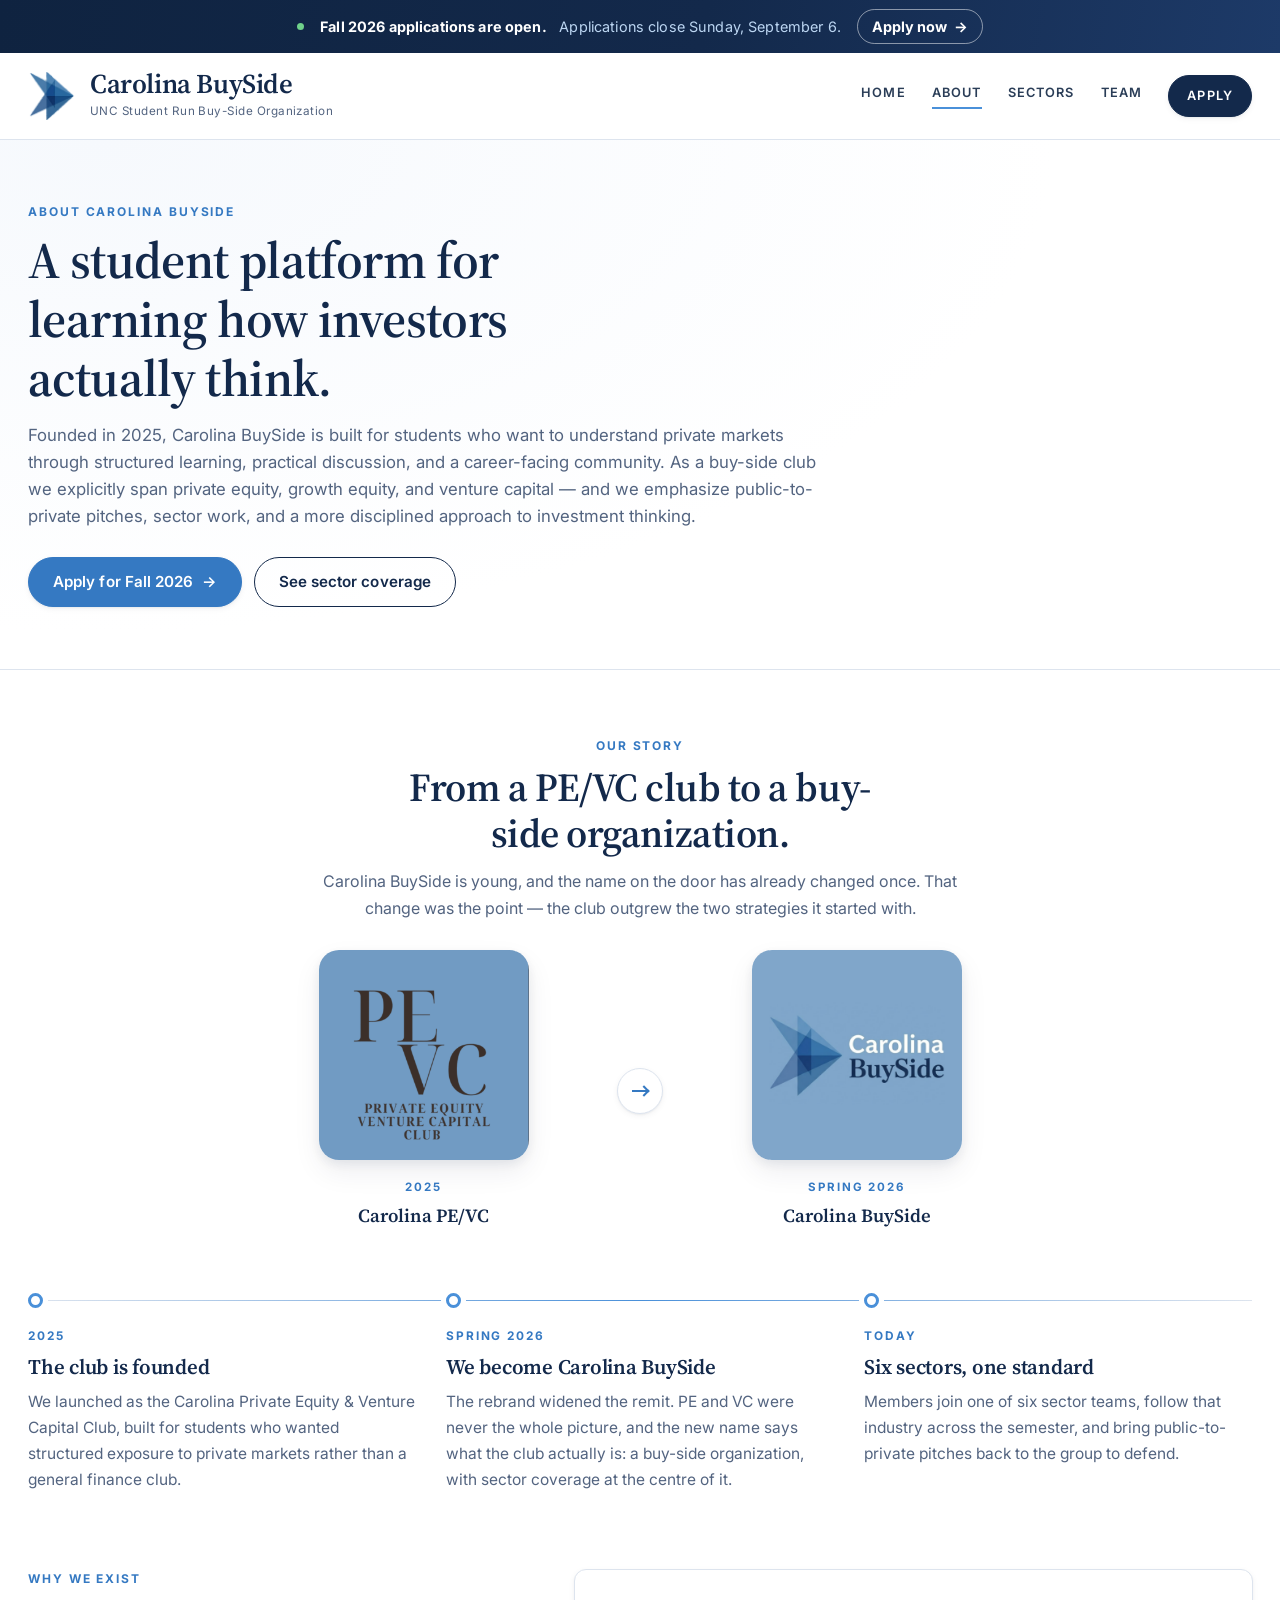
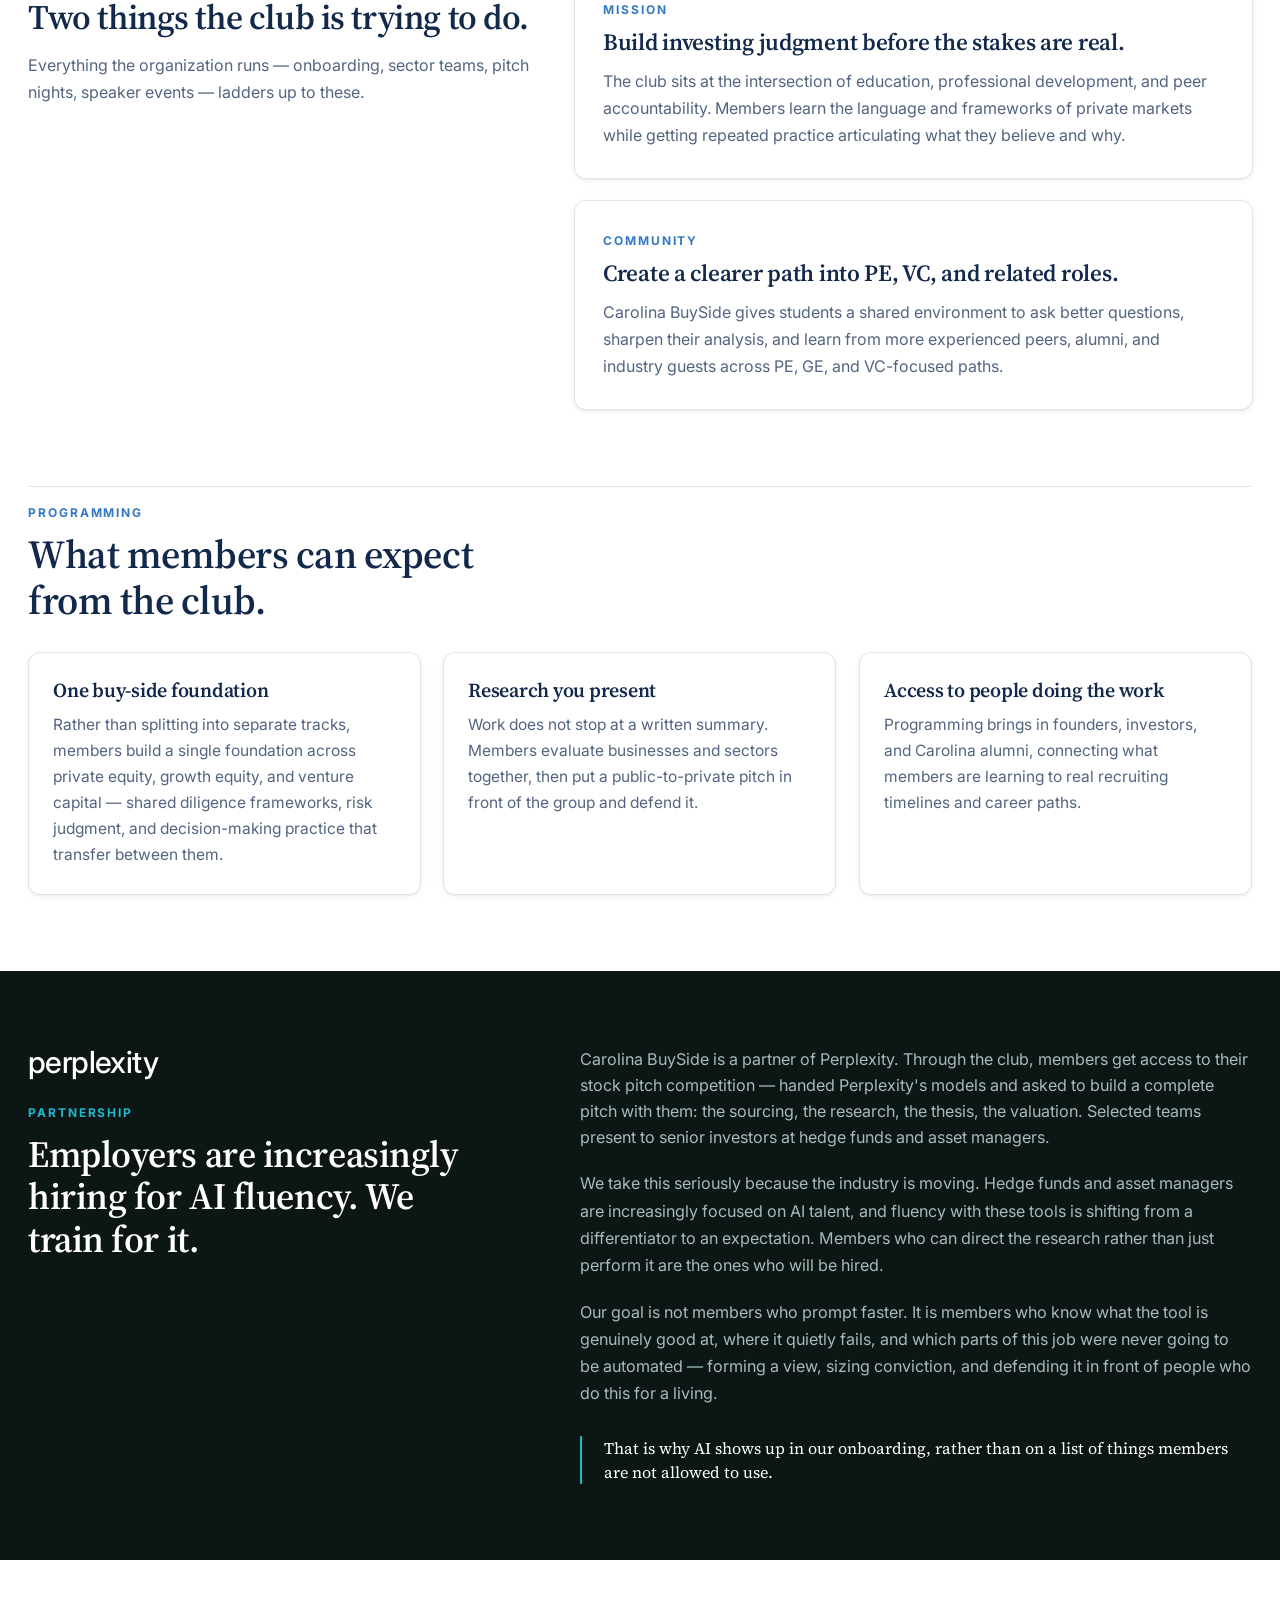
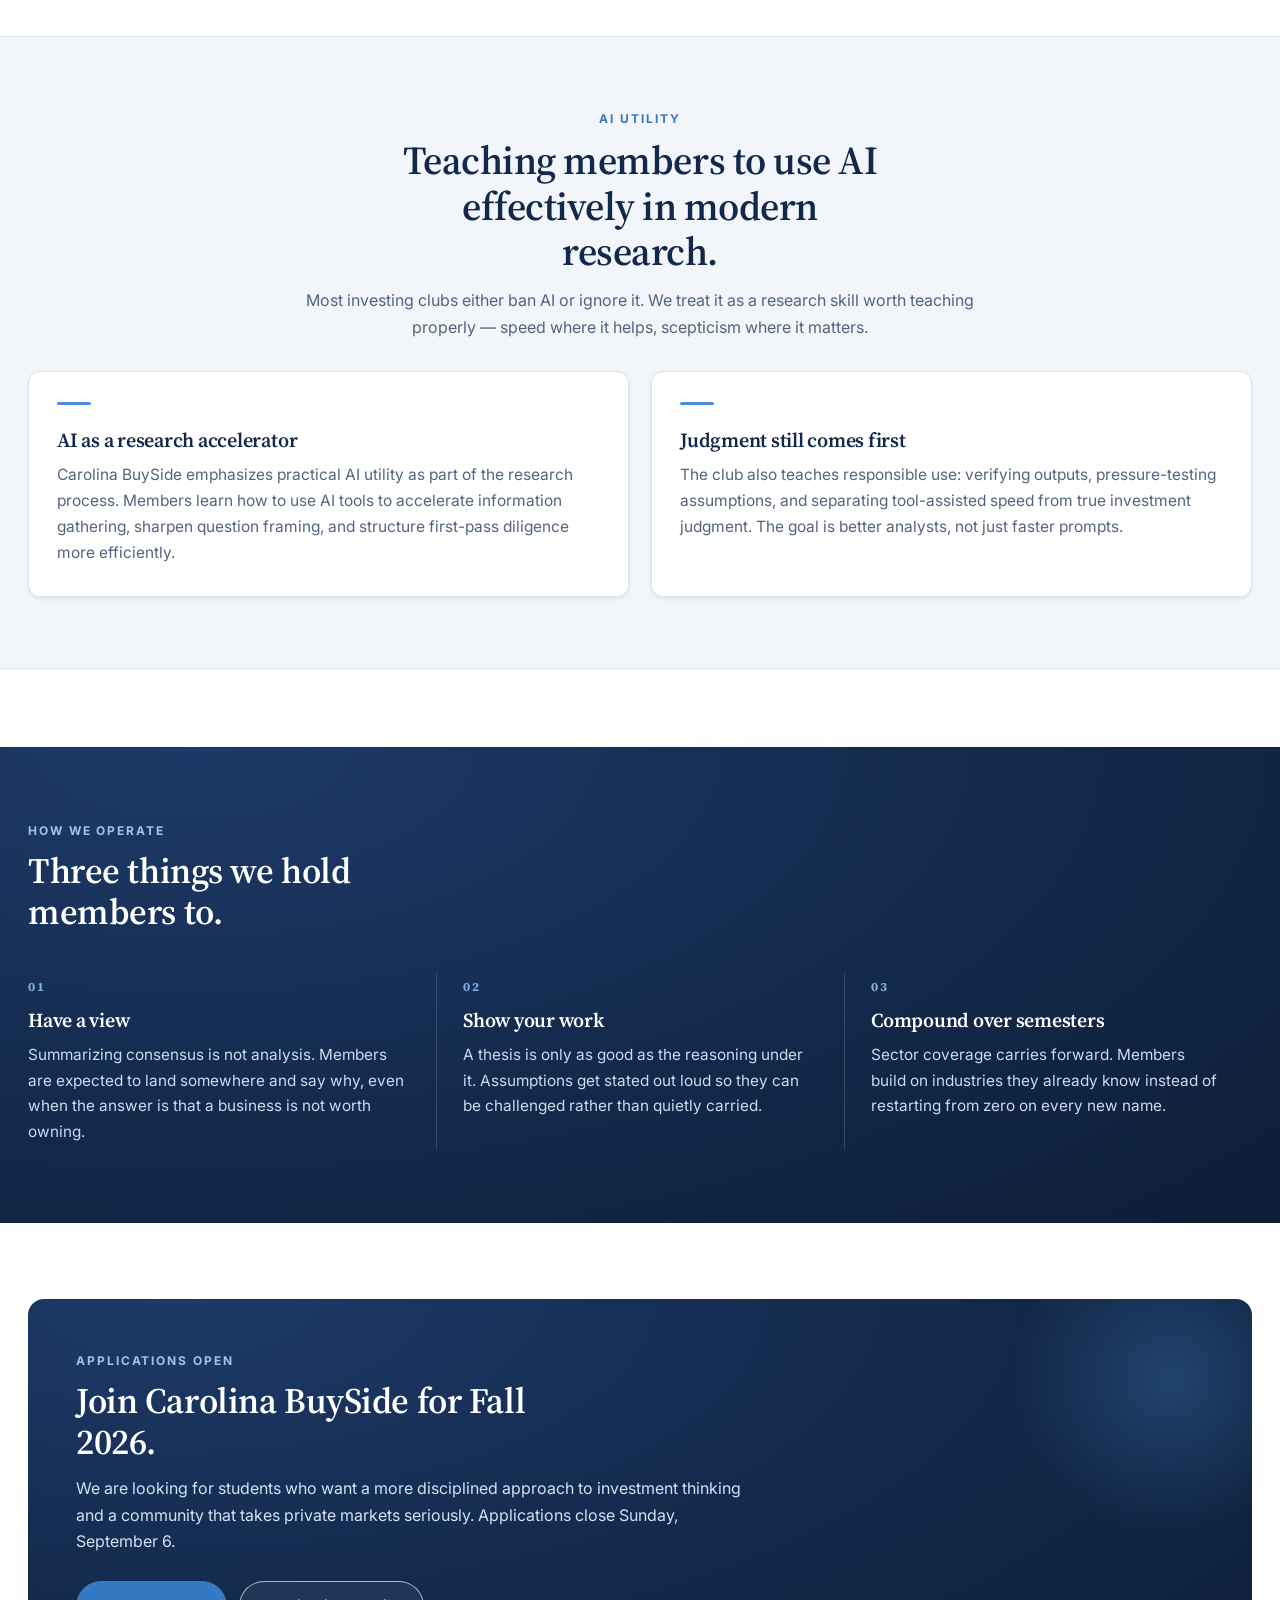
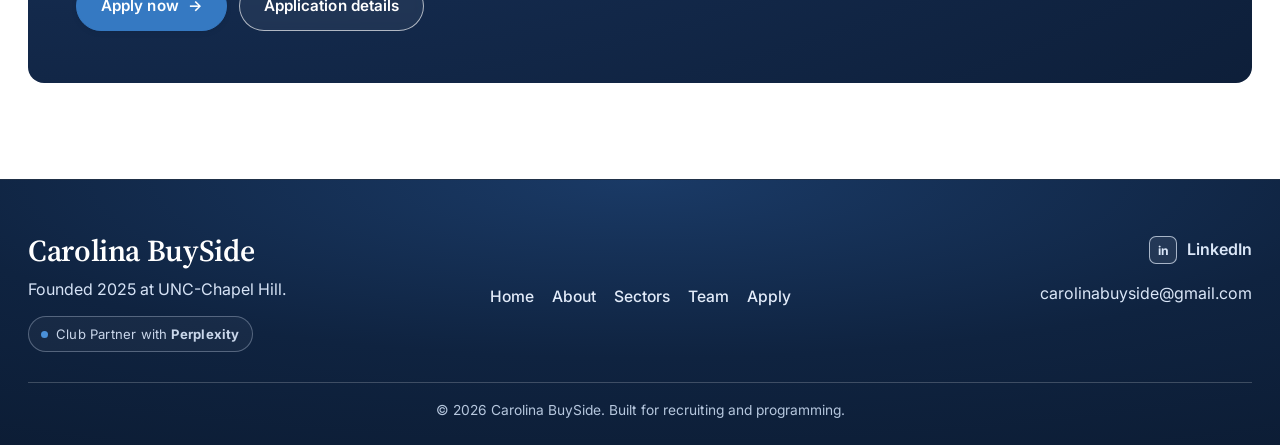
==== commit 7a7a6945: "Restructure team, add club story, and fix firm logos Team page: - Directors of Venture Capital remov" ====
--- a/about.html
+++ b/about.html
@@ -31,9 +31,198 @@
       href="https://fonts.googleapis.com/css2?family=Inter:wght@400;500;600;700&family=Source+Serif+4:opsz,wght@8..60,400;8..60,600;8..60,700&display=swap"
       rel="stylesheet"
     />
-    <link rel="stylesheet" href="assets/site.css?v=20260826t" />
+    <link rel="stylesheet" href="assets/site.css?v=20260827m" />
 
     <style>
+      /* ---------------------------------------------------------- story -- */
+      .story {
+        padding: 66px 0 0;
+      }
+
+      /* Before / after the rebrand, shown rather than described */
+      .rebrand {
+        display: grid;
+        grid-template-columns: 1fr auto 1fr;
+        align-items: center;
+        gap: 30px;
+        max-width: 760px;
+        margin: 6px auto 0;
+      }
+
+      .rebrand-side {
+        margin: 0;
+        text-align: center;
+      }
+
+      .rebrand-tile {
+        display: grid;
+        place-items: center;
+        aspect-ratio: 1;
+        width: min(100%, 210px);
+        margin: 0 auto;
+        border-radius: 20px;
+        overflow: hidden;
+        transition: transform 0.4s var(--ease), box-shadow 0.4s var(--ease);
+      }
+
+      /* Both logos ship on the same brand plate, so the tiles are identical -
+         no background or padding of their own, just a rounded crop. */
+      .rebrand-tile img {
+        width: 100%;
+        height: 100%;
+        object-fit: cover;
+        display: block;
+      }
+
+      .rebrand-tile--old,
+      .rebrand-tile--new {
+        box-shadow: var(--shadow-md);
+      }
+
+      .rebrand-side:hover .rebrand-tile {
+        transform: translateY(-5px);
+        box-shadow: var(--shadow-lg);
+      }
+
+      .rebrand-side figcaption {
+        margin-top: 18px;
+        font-family: var(--font-serif);
+        font-size: 1.16rem;
+        font-weight: 600;
+        color: var(--navy);
+      }
+
+      .rebrand-year {
+        display: block;
+        margin-bottom: 5px;
+        font-family: var(--font-sans);
+        font-size: 0.72rem;
+        letter-spacing: 0.16em;
+        text-transform: uppercase;
+        font-weight: 700;
+        color: var(--accent-600);
+      }
+
+      .rebrand-arrow {
+        display: grid;
+        place-items: center;
+        width: 46px;
+        height: 46px;
+        border-radius: 50%;
+        background: var(--white);
+        border: 1px solid var(--line);
+        box-shadow: var(--shadow-sm);
+      }
+
+      .rebrand-arrow span {
+        position: relative;
+        width: 16px;
+        height: 2px;
+        background: var(--accent-600);
+      }
+
+      .rebrand-arrow span::after {
+        content: "";
+        position: absolute;
+        right: 0;
+        top: -3px;
+        width: 8px;
+        height: 8px;
+        border-top: 2px solid var(--accent-600);
+        border-right: 2px solid var(--accent-600);
+        transform: rotate(45deg);
+      }
+
+      /* Milestone rail */
+      .rail {
+        list-style: none;
+        margin: 62px 0 0;
+        padding: 0;
+        display: grid;
+        grid-template-columns: repeat(3, 1fr);
+        gap: 30px;
+        position: relative;
+      }
+
+      .rail::before {
+        content: "";
+        position: absolute;
+        left: 0;
+        right: 0;
+        top: 7px;
+        height: 1px;
+        background: linear-gradient(90deg, var(--line), var(--accent), var(--line));
+      }
+
+      .milestone {
+        position: relative;
+        padding-top: 34px;
+      }
+
+      .milestone::before {
+        content: "";
+        position: absolute;
+        left: 0;
+        top: 0;
+        width: 15px;
+        height: 15px;
+        border-radius: 50%;
+        background: var(--white);
+        border: 3px solid var(--accent);
+        box-shadow: 0 0 0 5px var(--white);
+      }
+
+      .milestone-year {
+        font-size: 0.74rem;
+        letter-spacing: 0.16em;
+        text-transform: uppercase;
+        font-weight: 700;
+        color: var(--accent-600);
+        margin-bottom: 9px;
+      }
+
+      .milestone h3 {
+        font-size: 1.3rem;
+        margin-bottom: 10px;
+      }
+
+      .milestone p {
+        color: var(--muted);
+        font-size: 0.97rem;
+      }
+
+      @media (max-width: 860px) {
+        .rebrand {
+          grid-template-columns: 1fr;
+          gap: 22px;
+        }
+
+        .rebrand-arrow {
+          transform: rotate(90deg);
+          margin: 0 auto;
+        }
+
+        .rail {
+          grid-template-columns: 1fr;
+          gap: 34px;
+        }
+
+        .rail::before {
+          left: 7px;
+          right: auto;
+          top: 0;
+          bottom: 0;
+          width: 1px;
+          height: auto;
+          background: linear-gradient(180deg, var(--line), var(--accent), var(--line));
+        }
+
+        .milestone {
+          padding-top: 0;
+          padding-left: 38px;
+        }
+      }
+
       /* -------------------------------------------------------- pillars -- */
       .pillar {
         border: 1px solid var(--line);
@@ -67,6 +256,88 @@
         display: grid;
         grid-template-columns: repeat(2, 1fr);
         gap: 20px;
+      }
+
+      /* -------------------------------------------------- partner band -- */
+      .partner-band {
+        margin-top: 76px;
+        background: #0b1615;
+        padding: 76px 0;
+      }
+
+      .partner-head {
+        max-width: 74ch;
+      }
+
+      .partner-logo {
+        display: inline-flex;
+        align-items: center;
+        margin-bottom: 26px;
+      }
+
+      /* Perplexity's wordmark is a clean lowercase geometric sans; Inter at this
+         weight and tracking is a close stand-in until the real asset is dropped in. */
+      .partner-word {
+        font-family: var(--font-sans);
+        font-size: 1.9rem;
+        font-weight: 500;
+        letter-spacing: -0.02em;
+        color: #ffffff;
+        line-height: 1;
+      }
+
+      .partner-band .eyebrow {
+        color: #20b8cd;
+      }
+
+      .partner-band h2 {
+        color: #ffffff;
+        margin-top: 10px;
+        font-size: clamp(1.7rem, 2.9vw, 2.5rem);
+        max-width: 24ch;
+      }
+
+      .partner-head p {
+        margin-top: 16px;
+        color: #b9cdcb;
+        font-size: 1.06rem;
+      }
+
+      .partner-inner {
+        display: grid;
+        grid-template-columns: 0.85fr 1.15fr;
+        gap: 56px;
+        align-items: start;
+      }
+
+      .partner-lead {
+        font-size: 1.18rem;
+        line-height: 1.6;
+        color: #d6e6e4;
+      }
+
+      .partner-story p + p {
+        margin-top: 20px;
+      }
+
+      .partner-story p {
+        color: #a7bcba;
+        font-size: 1.01rem;
+      }
+
+      .partner-takeaway {
+        margin-top: 28px !important;
+        padding-left: 22px;
+        border-left: 2px solid #20b8cd;
+        color: #ffffff !important;
+        font-family: var(--font-serif);
+        font-size: 1.16rem;
+        line-height: 1.5;
+      }
+
+      @media (max-width: 860px) {
+        .partner-inner { grid-template-columns: 1fr; gap: 30px; }
+        .partner-band { margin-top: 54px; padding: 54px 0; }
       }
 
       /* ---------------------------------------------------------- ai band -- */
@@ -186,26 +457,71 @@
         </div>
       </section>
 
-      <section class="section" style="padding-top: 0;">
+      <section class="story">
         <div class="container">
-          <div class="stat-band" data-reveal>
-            <div class="stat">
-              <div class="stat-num">2025</div>
-              <div class="stat-label">Founded</div>
+          <div class="section-head center" data-reveal>
+            <div class="eyebrow">Our Story</div>
+            <h2>From a PE/VC club to a buy-side organization.</h2>
+            <p>
+              Carolina BuySide is young, and the name on the door has already changed once. That
+              change was the point &mdash; the club outgrew the two strategies it started with.
+            </p>
+          </div>
+
+          <div class="rebrand" data-reveal>
+            <figure class="rebrand-side">
+              <div class="rebrand-tile rebrand-tile--old">
+                <img src="assets/pevc-logo-brand.png" alt="The former Carolina PE/VC Club logo" />
+              </div>
+              <figcaption>
+                <span class="rebrand-year">2025</span>
+                Carolina PE/VC
+              </figcaption>
+            </figure>
+
+            <div class="rebrand-arrow" aria-hidden="true">
+              <span></span>
             </div>
-            <div class="stat">
-              <div class="stat-num">3</div>
-              <div class="stat-label">Strategies covered</div>
-            </div>
-            <div class="stat">
-              <div class="stat-num">6</div>
-              <div class="stat-label">Sector teams</div>
-            </div>
-            <div class="stat">
-              <div class="stat-num">9</div>
-              <div class="stat-label">Firms members have joined</div>
-            </div>
-          </div>
+
+            <figure class="rebrand-side">
+              <div class="rebrand-tile rebrand-tile--new">
+                <img src="assets/carolina-buyside-logo-final.png" alt="The Carolina BuySide logo" />
+              </div>
+              <figcaption>
+                <span class="rebrand-year">Spring 2026</span>
+                Carolina BuySide
+              </figcaption>
+            </figure>
+          </div>
+
+          <ol class="rail">
+            <li class="milestone" data-reveal>
+              <div class="milestone-year">2025</div>
+              <h3>The club is founded</h3>
+              <p>
+                We launched as the Carolina Private Equity &amp; Venture Capital Club, built for
+                students who wanted structured exposure to private markets rather than a general
+                finance club.
+              </p>
+            </li>
+            <li class="milestone" data-reveal data-reveal-delay="110">
+              <div class="milestone-year">Spring 2026</div>
+              <h3>We become Carolina BuySide</h3>
+              <p>
+                The rebrand widened the remit. PE and VC were never the whole picture, and the new
+                name says what the club actually is: a buy-side organization, with sector coverage
+                at the centre of it.
+              </p>
+            </li>
+            <li class="milestone" data-reveal data-reveal-delay="220">
+              <div class="milestone-year">Today</div>
+              <h3>Six sectors, one standard</h3>
+              <p>
+                Members join one of six sector teams, follow that industry across the semester, and
+                bring public-to-private pitches back to the group to defend.
+              </p>
+            </li>
+          </ol>
         </div>
       </section>
 
@@ -277,30 +593,40 @@
       </section>
 
 
-      <section class="section">
+      <section class="partner-band">
         <div class="container">
-          <div class="section-head" data-reveal>
-            <div class="eyebrow">Partnership</div>
-            <h2>Club partner: Perplexity.</h2>
-          </div>
-          <div class="partner-card" data-reveal>
-            <div class="partner-mark" aria-hidden="true">P</div>
-            <div>
-              <h3>Modern research tooling, taught deliberately.</h3>
-              <p>
-                Carolina BuySide is a club partner with Perplexity. The partnership reflects how the
-                club approaches research &mdash; using modern tools to move faster on information
-                gathering, while keeping the analytical judgment that turns information into an
-                actual investment view.
-              </p>
-              <div class="btn-row" style="margin-top: 18px;">
-                <a
-                  class="btn btn-outline"
-                  href="https://www.perplexity.ai/"
-                  target="_blank"
-                  rel="noreferrer"
-                >Visit Perplexity</a>
+          <div class="partner-inner">
+            <div class="partner-head" data-reveal>
+              <div class="partner-logo">
+                <span class="partner-word">perplexity</span>
               </div>
+              <div class="eyebrow">Partnership</div>
+              <h2>Employers are increasingly hiring for AI fluency. We train for it.</h2>
+            </div>
+
+            <div class="partner-story" data-reveal data-reveal-delay="90">
+              <p class="partner-lead">
+                Carolina BuySide is a partner of Perplexity. Through the club, members get access to
+                their stock pitch competition &mdash; handed Perplexity's models and asked to build a
+                complete pitch with them: the sourcing, the research, the thesis, the valuation.
+                Selected teams present to senior investors at hedge funds and asset managers.
+              </p>
+              <p>
+                We take this seriously because the industry is moving. Hedge funds and asset
+                managers are increasingly focused on AI talent, and fluency with these tools is
+                shifting from a differentiator to an expectation. Members who can direct the
+                research rather than just perform it are the ones who will be hired.
+              </p>
+              <p>
+                Our goal is not members who prompt faster. It is members who know what the tool is
+                genuinely good at, where it quietly fails, and which parts of this job were never
+                going to be automated &mdash; forming a view, sizing conviction, and defending it in
+                front of people who do this for a living.
+              </p>
+              <p class="partner-takeaway">
+                That is why AI shows up in our onboarding, rather than on a list of things members
+                are not allowed to use.
+              </p>
             </div>
           </div>
         </div>
@@ -437,6 +763,6 @@
       </div>
     </footer>
 
-    <script src="assets/site.js?v=20260826t"></script>
+    <script src="assets/site.js?v=20260827m"></script>
   </body>
 </html>
--- a/assets/site.css
+++ b/assets/site.css
@@ -1167,29 +1167,18 @@
 }
 
 /* --------------------------------------------------- person firm line -- */
-/* Firm chip holds the real logo. White ground rather than the tinted pill, since
-   the logos carry their own brand colours and would clash with a blue fill. */
+/* Logo sits bare on the card - no chip, no border. The marks carry their own
+   colour and read better without a container competing with them. */
 .person-firm {
-  display: inline-flex;
+  display: flex;
   align-items: center;
-  margin-top: 10px;
-  padding: 7px 13px;
-  border-radius: 9px;
-  background: var(--white);
-  border: 1px solid var(--line);
-  width: fit-content;
-  transition: border-color 0.24s var(--ease), box-shadow 0.24s var(--ease);
-}
-
-.person-card:hover .person-firm {
-  border-color: var(--slate-200);
-  box-shadow: var(--shadow-sm);
+  margin-top: 13px;
 }
 
 .person-firm img {
-  height: 18px;
+  height: 24px;
   width: auto;
-  max-width: 124px;
+  max-width: 152px;
   object-fit: contain;
   display: block;
 }
